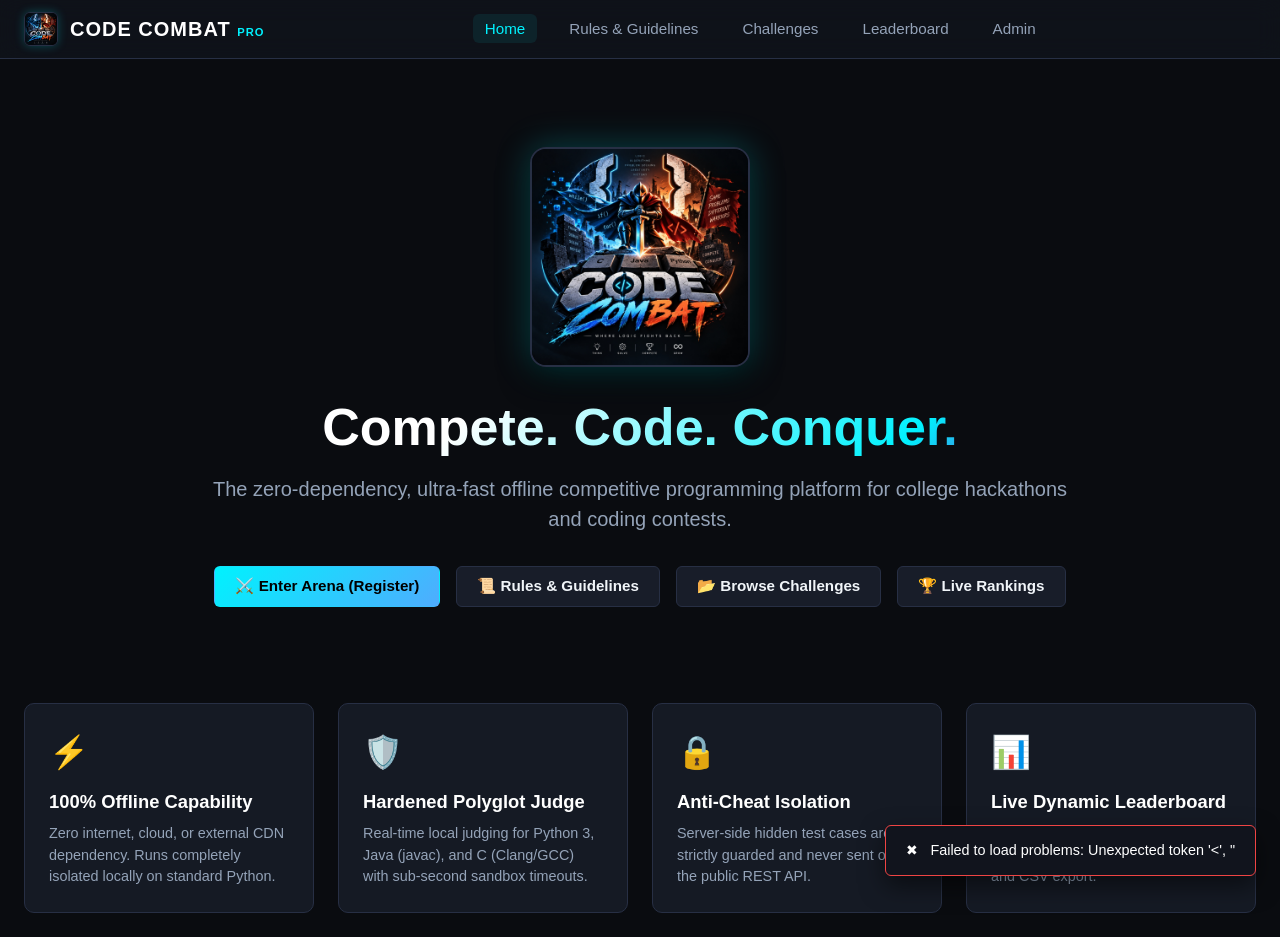
==== frontend/index.html @ 82c4fcfc "feat: complete round-wise category folder locks with persistent admin unlock and 100% test coverage" ====
<!DOCTYPE html>
<html lang="en">
<head>
  <meta charset="UTF-8">
  <meta name="viewport" content="width=device-width, initial-scale=1.0">
  <title>CODE COMBAT Pro - Offline Competitive Programming Platform</title>
  <link rel="icon" type="image/jpeg" href="assets/logo.jpg">
  <link rel="stylesheet" href="css/style.css">
</head>
<body>

  <!-- Navigation Bar -->
  <header class="navbar">
    <div class="nav-brand" onclick="App.navigate('home')">
      <img src="assets/logo.jpg" alt="CODE COMBAT" style="height:34px; width:34px; border-radius:6px; object-fit:cover; border:1px solid var(--border-color); box-shadow:0 0 10px rgba(0,242,254,0.25);">
      <span>CODE COMBAT <small style="color:var(--accent-cyan);font-size:0.7rem;font-weight:700;">PRO</small></span>
    </div>

    <ul class="nav-links">
      <li><a class="nav-item active" onclick="App.navigate('home')" id="nav-home">Home</a></li>
      <li><a class="nav-item" onclick="App.navigate('intro')" id="nav-intro">Rules & Guidelines</a></li>
      <li><a class="nav-item" onclick="App.navigate('problems')" id="nav-problems">Challenges</a></li>
      <li><a class="nav-item" onclick="App.navigate('leaderboard')" id="nav-leaderboard">Leaderboard</a></li>
      <li><a class="nav-item" onclick="App.navigate('admin')" id="nav-admin">Admin</a></li>
    </ul>

    <div style="display:flex; align-items:center; gap:1rem;">
      <div class="user-badge" id="user-badge" style="display:none; align-items:center;">
        <span id="user-name-display">Participant</span>
        <span class="user-score" id="user-score-display">0 pts</span>
        <span onclick="App.logout()" style="cursor:pointer; font-size:0.9rem; margin-left:0.5rem; opacity:0.75;" title="Sign out / Switch participant">🚪</span>
      </div>
    </div>
  </header>

  <!-- Main Container -->
  <main class="main-container">

    <!-- VIEW 1: HOME -->
    <section id="view-home" class="view-section active">
      <div class="hero-section">
        <div style="margin-bottom: 1.5rem;">
          <img src="assets/logo.jpg" alt="CODE COMBAT" style="max-width: 220px; width: 100%; border-radius: 16px; border: 2px solid var(--border-color); box-shadow: 0 0 35px rgba(0,242,254,0.25), 0 12px 30px rgba(0,0,0,0.8); transition: transform 0.3s ease;">
        </div>
        <h1 class="hero-title">Compete. Code. Conquer.</h1>
        <p class="hero-subtitle">The zero-dependency, ultra-fast offline competitive programming platform for college hackathons and coding contests.</p>
        <div class="hero-actions">
          <button class="btn btn-primary" onclick="App.navigate('register')">⚔️ Enter Arena (Register)</button>
          <button class="btn btn-secondary" onclick="App.navigate('intro')">📜 Rules & Guidelines</button>
          <button class="btn btn-secondary" onclick="App.navigate('problems')">📂 Browse Challenges</button>
          <button class="btn btn-secondary" onclick="App.navigate('leaderboard')">🏆 Live Rankings</button>
        </div>
      </div>

      <div class="features-grid">
        <div class="feature-card">
          <div class="feature-icon">⚡</div>
          <h3 class="feature-title">100% Offline Capability</h3>
          <p class="feature-desc">Zero internet, cloud, or external CDN dependency. Runs completely isolated locally on standard Python.</p>
        </div>
        <div class="feature-card">
          <div class="feature-icon">🛡️</div>
          <h3 class="feature-title">Hardened Polyglot Judge</h3>
          <p class="feature-desc">Real-time local judging for Python 3, Java (javac), and C (Clang/GCC) with sub-second sandbox timeouts.</p>
        </div>
        <div class="feature-card">
          <div class="feature-icon">🔒</div>
          <h3 class="feature-title">Anti-Cheat Isolation</h3>
          <p class="feature-desc">Server-side hidden test cases are strictly guarded and never sent over the public REST API.</p>
        </div>
        <div class="feature-card">
          <div class="feature-icon">📊</div>
          <h3 class="feature-title">Live Dynamic Leaderboard</h3>
          <p class="feature-desc">ACID SQLite WAL ranking engine with automatic runtime tie-breaking and CSV export.</p>
        </div>
      </div>
    </section>

    <!-- VIEW: INTRODUCTION & RULES -->
    <section id="view-intro" class="view-section">
      <div style="max-width: 1000px; margin: 1rem auto; display: flex; flex-direction: column; gap: 1.5rem;">
        
        <!-- Header Banner -->
        <div class="panel" style="padding: 2rem; background: linear-gradient(135deg, rgba(0,242,254,0.1), rgba(121,40,202,0.15)); border: 1px solid var(--border-color); border-radius: var(--radius-md);">
          <div style="display: flex; justify-content: space-between; align-items: center; flex-wrap: wrap; gap: 1.5rem;">
            <div style="display: flex; gap: 1.25rem; align-items: center;">
              <img src="assets/logo.jpg" alt="CODE COMBAT" style="width: 75px; height: 75px; border-radius: 12px; object-fit: cover; border: 2px solid var(--border-color); box-shadow: 0 0 20px rgba(0,242,254,0.3);">
              <div>
                <span class="badge badge-easy" style="margin-bottom: 0.5rem; display: inline-block;">Official Guidelines</span>
                <h1 style="color: #fff; font-size: 1.8rem; margin-bottom: 0.25rem;">Code Combat — Event Introduction & Rules</h1>
                <p style="color: var(--text-secondary); font-size: 0.95rem;">Comprehensive guide for participants: structure, format, criteria, and anti-cheating regulations.</p>
              </div>
            </div>
          </div>
        </div>

        <!-- 1. Introduction -->
        <div class="panel" style="padding: 1.5rem;">
          <h2 style="color: var(--accent-cyan); font-size: 1.2rem; margin-bottom: 0.75rem; display: flex; align-items: center; gap: 0.5rem;">
            <span>📖</span> 1. Introduction
          </h2>
          <p style="color: var(--text-primary); line-height: 1.7; font-size: 0.95rem;">
            <strong>Code Combat</strong> is an individual offline coding challenge inspired by platforms such as <strong>LeetCode</strong> and <strong>HackerRank</strong>. Participants will be given programming problems that require them to understand the problem, develop a logical solution, write code, test it, and submit it within the given time.
          </p>
          <p style="color: var(--text-secondary); line-height: 1.7; font-size: 0.95rem; margin-top: 0.75rem;">
            Each problem will include a problem statement, input format, output format, constraints, sample input, and expected output. Submitted programs will be evaluated using multiple test cases, including hidden test cases, to check the correctness and efficiency of the solutions.
          </p>
          <p style="color: var(--text-secondary); line-height: 1.7; font-size: 0.95rem; margin-top: 0.75rem;">
            The event will be conducted in the college computer laboratory without Internet access. The competition is designed to test participants' coding skills, logical thinking, problem-solving ability, algorithmic knowledge, and efficiency.
          </p>
        </div>

        <!-- 2. Event Structure -->
        <div class="panel" style="padding: 1.5rem;">
          <h2 style="color: var(--accent-cyan); font-size: 1.2rem; margin-bottom: 0.75rem; display: flex; align-items: center; gap: 0.5rem;">
            <span>⏱️</span> 2. Event Structure — 1 Hour, Single Session
          </h2>
          <div style="display: grid; grid-template-columns: repeat(auto-fit, minmax(280px, 1fr)); gap: 1rem; margin-bottom: 1rem;">
            <div style="background: var(--bg-primary); padding: 1rem; border-radius: var(--radius-sm); border: 1px solid var(--border-color);">
              <div style="font-weight: 700; color: #fff; margin-bottom: 0.3rem;">⏳ Duration</div>
              <div style="color: var(--accent-cyan); font-size: 1.1rem; font-weight: 700;">60 Minutes</div>
              <div style="font-size: 0.85rem; color: var(--text-muted); margin-top: 0.2rem;">Single continuous session (no separate rounds)</div>
            </div>
            <div style="background: var(--bg-primary); padding: 1rem; border-radius: var(--radius-sm); border: 1px solid var(--border-color);">
              <div style="font-weight: 700; color: #fff; margin-bottom: 0.3rem;">🎯 Question Flow</div>
              <div style="color: var(--accent-green); font-size: 1.1rem; font-weight: 700;">Any Order / Open Access</div>
              <div style="font-size: 0.85rem; color: var(--text-muted); margin-top: 0.2rem;">Mix of Easy, Medium, and Hard challenges</div>
            </div>
          </div>

          <h3 style="font-size: 1rem; color: #fff; margin: 1rem 0 0.5rem 0;">Problem Topics by Difficulty:</h3>
          <div style="display: flex; flex-direction: column; gap: 0.5rem;">
            <div style="background: var(--bg-primary); padding: 0.75rem 1rem; border-radius: var(--radius-sm); border-left: 4px solid var(--accent-green);">
              <span class="badge badge-easy" style="margin-right: 0.5rem;">Easy</span>
              <span style="color: var(--text-primary); font-size: 0.9rem;">Variables, Operators, Conditional statements, Loops, Basic mathematics, Simple logical problems</span>
            </div>
            <div style="background: var(--bg-primary); padding: 0.75rem 1rem; border-radius: var(--radius-sm); border-left: 4px solid var(--accent-amber);">
              <span class="badge badge-medium" style="margin-right: 0.5rem;">Medium</span>
              <span style="color: var(--text-primary); font-size: 0.9rem;">Arrays, Strings, Functions, Searching, Logical problem-solving</span>
            </div>
            <div style="background: var(--bg-primary); padding: 0.75rem 1rem; border-radius: var(--radius-sm); border-left: 4px solid var(--accent-red);">
              <span class="badge badge-hard" style="margin-right: 0.5rem;">Hard</span>
              <span style="color: var(--text-primary); font-size: 0.9rem;">Sorting, Recursion, Data Structures, Algorithms, Optimization</span>
            </div>
          </div>
          <p style="color: var(--text-secondary); font-size: 0.9rem; line-height: 1.6; margin-top: 1rem;">
            Participants must write and submit solutions for as many problems as they can within the 60-minute window. There is no elimination between difficulty levels — all problems are open to all participants for the full duration. Solutions will be evaluated using multiple test cases, including hidden test cases. Time and space complexity may also be considered, particularly for Hard problems.
          </p>
        </div>

        <!-- 3. Programming Languages -->
        <div class="panel" style="padding: 1.5rem;">
          <h2 style="color: var(--accent-cyan); font-size: 1.2rem; margin-bottom: 0.75rem; display: flex; align-items: center; gap: 0.5rem;">
            <span>💻</span> 3. Programming Languages
          </h2>
          <p style="color: var(--text-primary); font-size: 0.95rem; margin-bottom: 1rem;">
            Participants can solve the problems using any one of the following programming languages. Participants may choose the language they are most comfortable with:
          </p>
          <div style="display: grid; grid-template-columns: repeat(auto-fit, minmax(180px, 1fr)); gap: 1rem;">
            <div style="background: var(--bg-primary); padding: 1rem; border-radius: var(--radius-sm); text-align: center; border: 1px solid var(--border-color);">
              <div style="font-size: 1.5rem; margin-bottom: 0.3rem;">⚡</div>
              <div style="font-weight: 700; color: #fff; font-size: 1.1rem;">C</div>
              <div style="font-size: 0.8rem; color: var(--text-muted); font-family: var(--font-mono);">LLVM Clang / GCC</div>
            </div>
            <div style="background: var(--bg-primary); padding: 1rem; border-radius: var(--radius-sm); text-align: center; border: 1px solid var(--border-color);">
              <div style="font-size: 1.5rem; margin-bottom: 0.3rem;">☕</div>
              <div style="font-weight: 700; color: #fff; font-size: 1.1rem;">Java</div>
              <div style="font-size: 0.8rem; color: var(--text-muted); font-family: var(--font-mono);">OpenJDK / javac</div>
            </div>
            <div style="background: var(--bg-primary); padding: 1rem; border-radius: var(--radius-sm); text-align: center; border: 1px solid var(--accent-green);">
              <div style="font-size: 1.5rem; margin-bottom: 0.3rem;">🐍</div>
              <div style="font-weight: 700; color: var(--accent-green); font-size: 1.05rem;">Python 3 (Normal)</div>
              <div style="font-size: 0.8rem; color: var(--text-muted); font-family: var(--font-mono);">Standard input() / print()</div>
            </div>
            <div style="background: var(--bg-primary); padding: 1rem; border-radius: var(--radius-sm); text-align: center; border: 1px solid var(--accent-cyan);">
              <div style="font-size: 1.5rem; margin-bottom: 0.3rem;">🧩</div>
              <div style="font-weight: 700; color: var(--accent-cyan); font-size: 1.05rem;">Python 3 (Class)</div>
              <div style="font-size: 0.8rem; color: var(--text-muted); font-family: var(--font-mono);">LeetCode class Solution</div>
            </div>
          </div>
        </div>

        <!-- 4. Problem Format -->
        <div class="panel" style="padding: 1.5rem;">
          <h2 style="color: var(--accent-cyan); font-size: 1.2rem; margin-bottom: 0.75rem; display: flex; align-items: center; gap: 0.5rem;">
            <span>📋</span> 4. Problem Format
          </h2>
          <p style="color: var(--text-secondary); font-size: 0.95rem; margin-bottom: 1rem;">
            Each coding problem will be presented in a format similar to <strong>LeetCode</strong> and <strong>HackerRank</strong>, containing:
          </p>
          <ul style="list-style: none; display: flex; flex-direction: column; gap: 0.6rem;">
            <li style="background: var(--bg-primary); padding: 0.6rem 0.9rem; border-radius: var(--radius-sm); font-size: 0.9rem;">
              <strong style="color: var(--accent-cyan);">Problem Statement</strong> – Clear description of the problem to be solved.
            </li>
            <li style="background: var(--bg-primary); padding: 0.6rem 0.9rem; border-radius: var(--radius-sm); font-size: 0.9rem;">
              <strong style="color: var(--accent-cyan);">Input Format</strong> – Details of the input provided to the program.
            </li>
            <li style="background: var(--bg-primary); padding: 0.6rem 0.9rem; border-radius: var(--radius-sm); font-size: 0.9rem;">
              <strong style="color: var(--accent-cyan);">Output Format</strong> – The expected output from the program.
            </li>
            <li style="background: var(--bg-primary); padding: 0.6rem 0.9rem; border-radius: var(--radius-sm); font-size: 0.9rem;">
              <strong style="color: var(--accent-cyan);">Constraints</strong> – Conditions and limits that must be considered while solving the problem.
            </li>
            <li style="background: var(--bg-primary); padding: 0.6rem 0.9rem; border-radius: var(--radius-sm); font-size: 0.9rem;">
              <strong style="color: var(--accent-cyan);">Sample Input</strong> – Example input provided for understanding the problem.
            </li>
            <li style="background: var(--bg-primary); padding: 0.6rem 0.9rem; border-radius: var(--radius-sm); font-size: 0.9rem;">
              <strong style="color: var(--accent-cyan);">Expected Output</strong> – The correct output corresponding to the sample input.
            </li>
            <li style="background: var(--bg-primary); padding: 0.6rem 0.9rem; border-radius: var(--radius-sm); font-size: 0.9rem;">
              <strong style="color: var(--accent-cyan);">Hidden Test Cases</strong> – Additional test cases used to verify the correctness of submitted solutions.
            </li>
          </ul>
          <p style="color: var(--text-primary); font-size: 0.9rem; margin-top: 1rem;">
            Participants must write their own program according to the given requirements and ensure that it produces the correct output for all applicable test cases.
          </p>
        </div>

        <!-- 5. Evaluation Criteria -->
        <div class="panel" style="padding: 1.5rem;">
          <h2 style="color: var(--accent-cyan); font-size: 1.2rem; margin-bottom: 0.75rem; display: flex; align-items: center; gap: 0.5rem;">
            <span>⚖️</span> 5. Evaluation Criteria
          </h2>
          <div style="display: grid; grid-template-columns: repeat(auto-fit, minmax(260px, 1fr)); gap: 0.75rem;">
            <div style="background: var(--bg-primary); padding: 0.85rem; border-radius: var(--radius-sm); border: 1px solid var(--border-color);">
              <div style="color: var(--accent-green); font-weight: 700; font-size: 0.95rem; margin-bottom: 0.25rem;">✓ Correctness of Code</div>
              <div style="color: var(--text-secondary); font-size: 0.85rem;">The program must compile and execute successfully.</div>
            </div>
            <div style="background: var(--bg-primary); padding: 0.85rem; border-radius: var(--radius-sm); border: 1px solid var(--border-color);">
              <div style="color: var(--accent-green); font-weight: 700; font-size: 0.95rem; margin-bottom: 0.25rem;">🎯 Accuracy of Output</div>
              <div style="color: var(--text-secondary); font-size: 0.85rem;">The program must produce the exact required output.</div>
            </div>
            <div style="background: var(--bg-primary); padding: 0.85rem; border-radius: var(--radius-sm); border: 1px solid var(--border-color);">
              <div style="color: var(--accent-green); font-weight: 700; font-size: 0.95rem; margin-bottom: 0.25rem;">🧪 Test Cases Passed</div>
              <div style="color: var(--text-secondary); font-size: 0.85rem;">Solutions are evaluated against multiple test cases, including hidden cases.</div>
            </div>
            <div style="background: var(--bg-primary); padding: 0.85rem; border-radius: var(--radius-sm); border: 1px solid var(--border-color);">
              <div style="color: var(--accent-green); font-weight: 700; font-size: 0.95rem; margin-bottom: 0.25rem;">⭐ Number & Difficulty Solved</div>
              <div style="color: var(--text-secondary); font-size: 0.85rem;">Higher-difficulty problems carry more weight in final scoring.</div>
            </div>
            <div style="background: var(--bg-primary); padding: 0.85rem; border-radius: var(--radius-sm); border: 1px solid var(--border-color);">
              <div style="color: var(--accent-green); font-weight: 700; font-size: 0.95rem; margin-bottom: 0.25rem;">⏱️ Submission Time</div>
              <div style="color: var(--text-secondary); font-size: 0.85rem;">In case of a tie, earlier correct submission receives priority.</div>
            </div>
            <div style="background: var(--bg-primary); padding: 0.85rem; border-radius: var(--radius-sm); border: 1px solid var(--border-color);">
              <div style="color: var(--accent-green); font-weight: 700; font-size: 0.95rem; margin-bottom: 0.25rem;">⚡ Efficiency</div>
              <div style="color: var(--text-secondary); font-size: 0.85rem;">Time and space complexity may be considered, particularly for Hard problems.</div>
            </div>
          </div>
        </div>

        <!-- 5.1 Progressive Hints & Penalties -->
        <div class="panel" style="padding: 1.5rem;">
          <h2 style="color: var(--accent-amber); font-size: 1.2rem; margin-bottom: 0.75rem; display: flex; align-items: center; gap: 0.5rem;">
            <span>💡</span> 3-Tier Progressive Hints & Point Deductions
          </h2>
          <p style="color: var(--text-primary); line-height: 1.6; font-size: 0.95rem;">
            Every challenge includes <strong>3 optional progressive hints</strong> to guide you if you get stuck. Unlocking hints is voluntary and incurs a point penalty deducted from the problem's maximum score:
          </p>
          <div style="display: grid; grid-template-columns: repeat(auto-fit, minmax(260px, 1fr)); gap: 0.75rem; margin-top: 1rem;">
            <div style="background: var(--bg-primary); padding: 0.85rem; border-radius: var(--radius-sm); border-left: 4px solid var(--accent-green);">
              <div style="color: var(--accent-green); font-weight: 700; font-size: 0.95rem; margin-bottom: 0.25rem;">Easy (100 pts)</div>
              <div style="color: var(--text-secondary); font-size: 0.85rem;">Hint 1: -10 pts | Hint 2: -15 pts | Hint 3: -25 pts (Max: 50 pts)</div>
            </div>
            <div style="background: var(--bg-primary); padding: 0.85rem; border-radius: var(--radius-sm); border-left: 4px solid var(--accent-amber);">
              <div style="color: var(--accent-amber); font-weight: 700; font-size: 0.95rem; margin-bottom: 0.25rem;">Medium (200 pts)</div>
              <div style="color: var(--text-secondary); font-size: 0.85rem;">Hint 1: -20 pts | Hint 2: -30 pts | Hint 3: -50 pts (Max: 100 pts)</div>
            </div>
            <div style="background: var(--bg-primary); padding: 0.85rem; border-radius: var(--radius-sm); border-left: 4px solid var(--accent-red);">
              <div style="color: var(--accent-red); font-weight: 700; font-size: 0.95rem; margin-bottom: 0.25rem;">Hard (300 pts)</div>
              <div style="color: var(--text-secondary); font-size: 0.85rem;">Hint 1: -30 pts | Hint 2: -45 pts | Hint 3: -75 pts (Max: 150 pts)</div>
            </div>
          </div>
        </div>

        <!-- 6. Rules & Regulations -->
        <div class="panel" style="padding: 1.5rem;">
          <h2 style="color: var(--accent-cyan); font-size: 1.2rem; margin-bottom: 0.75rem; display: flex; align-items: center; gap: 0.5rem;">
            <span>📜</span> 6. Rules & Regulations
          </h2>
          <ul style="list-style: none; display: flex; flex-direction: column; gap: 0.5rem; color: var(--text-primary); font-size: 0.9rem;">
            <li style="padding: 0.4rem 0.6rem; background: var(--bg-primary); border-radius: var(--radius-sm); display: flex; gap: 0.5rem;">
              <span style="color: var(--accent-cyan);">•</span> Participation is strictly individual.
            </li>
            <li style="padding: 0.4rem 0.6rem; background: var(--bg-primary); border-radius: var(--radius-sm); display: flex; gap: 0.5rem;">
              <span style="color: var(--accent-cyan);">•</span> Participants must use the computers provided in the college computer laboratory.
            </li>
            <li style="padding: 0.4rem 0.6rem; background: var(--bg-primary); border-radius: var(--radius-sm); display: flex; gap: 0.5rem;">
              <span style="color: var(--accent-cyan);">•</span> Internet access is strictly prohibited throughout the event.
            </li>
            <li style="padding: 0.4rem 0.6rem; background: var(--bg-primary); border-radius: var(--radius-sm); display: flex; gap: 0.5rem;">
              <span style="color: var(--accent-cyan);">•</span> Mobile phones, smart devices, and other external electronic devices are not permitted during the competition.
            </li>
            <li style="padding: 0.4rem 0.6rem; background: var(--bg-primary); border-radius: var(--radius-sm); display: flex; gap: 0.5rem;">
              <span style="color: var(--accent-cyan);">•</span> Participants must solve all problems using their own coding and problem-solving skills.
            </li>
            <li style="padding: 0.4rem 0.6rem; background: var(--bg-primary); border-radius: var(--radius-sm); display: flex; gap: 0.5rem;">
              <span style="color: var(--accent-cyan);">•</span> Copying code or solutions from another participant is strictly prohibited.
            </li>
            <li style="padding: 0.4rem 0.6rem; background: var(--bg-primary); border-radius: var(--radius-sm); display: flex; gap: 0.5rem;">
              <span style="color: var(--accent-cyan);">•</span> Sharing code, solutions, answers, or approaches with other participants is prohibited.
            </li>
            <li style="padding: 0.4rem 0.6rem; background: var(--bg-primary); border-radius: var(--radius-sm); display: flex; gap: 0.5rem;">
              <span style="color: var(--accent-cyan);">•</span> Pre-written programs or solutions prepared before the event cannot be submitted.
            </li>
            <li style="padding: 0.4rem 0.6rem; background: var(--bg-primary); border-radius: var(--radius-sm); display: flex; gap: 0.5rem;">
              <span style="color: var(--accent-cyan);">•</span> Participants cannot access online coding platforms, search engines, websites, or online references during the event.
            </li>
            <li style="padding: 0.4rem 0.6rem; background: var(--bg-primary); border-radius: var(--radius-sm); display: flex; gap: 0.5rem;">
              <span style="color: var(--accent-cyan);">•</span> Any attempt to bypass the no-internet restriction will result in immediate disqualification.
            </li>
          </ul>
        </div>

        <!-- 7. STRICT ANTI-CHEATING RULE -->
        <div style="background: rgba(239, 68, 68, 0.12); border: 2px solid var(--accent-red); padding: 1.5rem; border-radius: var(--radius-md); box-shadow: 0 0 25px rgba(239, 68, 68, 0.15);">
          <div style="display: flex; align-items: center; gap: 0.75rem; margin-bottom: 0.75rem;">
            <span style="font-size: 1.5rem;">🚨</span>
            <h3 style="color: var(--accent-red); font-size: 1.2rem; font-weight: 800; letter-spacing: 0.05em; text-transform: uppercase;">
              Strict Anti-Cheating Rule
            </h3>
          </div>
          <p style="color: #fff; font-weight: 600; line-height: 1.7; font-size: 0.95rem;">
            Any participant found copying, reproducing, sharing, or using another participant's code or solution in any form will be <span style="color: var(--accent-red); text-decoration: underline; font-weight: 800;">IMMEDIATELY DISQUALIFIED WITHOUT WARNING</span>.
          </p>
          <p style="color: var(--text-secondary); margin-top: 0.5rem; font-size: 0.9rem; line-height: 1.6;">
            The participant will be removed from the competition, and <strong>NO APPEAL OR RECONSIDERATION</strong> will be permitted. The decision of the judges and organizing committee will be final and binding.
          </p>
        </div>

        <div style="text-align: center; margin: 1.5rem 0;">
          <button class="btn btn-primary" onclick="App.navigate('problems')" style="padding: 0.85rem 2.5rem; font-size: 1.05rem; font-weight:700; box-shadow:0 0 25px rgba(0,242,254,0.35);">
            ⚔️ I Agree &amp; Proceed to Challenges ➔
          </button>
        </div>

      </div>
    </section>

    <!-- VIEW 2: REGISTRATION -->
    <section id="view-register" class="view-section">
      <div style="max-width: 480px; margin: 3rem auto; background:var(--bg-card); border:1px solid var(--border-color); padding:2rem; border-radius:var(--radius-md);">
        <h2 style="margin-bottom:0.5rem; color:#fff;">Participant Registration</h2>
        <p style="color:var(--text-secondary); font-size:0.9rem; margin-bottom:1.5rem;">Enter your details to begin the offline coding competition.</p>
        
        <form id="form-register" onsubmit="App.handleRegister(event)">
          <div class="form-group">
            <label class="form-label">Full Name</label>
            <input type="text" id="reg-name" class="form-control" placeholder="e.g. John Doe" required>
          </div>
          <div class="form-group">
            <label class="form-label">College / Department</label>
            <input type="text" id="reg-college" class="form-control" placeholder="e.g. MIT - Computer Science" required>
          </div>
          <div class="form-group">
            <label class="form-label">Registration / Roll Number</label>
            <input type="text" id="reg-no" class="form-control" placeholder="e.g. 21CS101" required>
          </div>
          <button type="submit" class="btn btn-primary" style="width:100%; margin-top:1rem;">Enter Arena ⚔️</button>
        </form>
      </div>
    </section>

    <!-- VIEW 3: PROBLEMS & CATEGORY FOLDERS LIST -->
    <section id="view-problems" class="view-section">
      <div class="filter-bar">
        <div>
          <h2 style="margin:0 0 0.25rem 0;">📁 Category Challenge Folders (15)</h2>
          <span style="font-size:0.82rem; color:var(--text-secondary);">3 Sequential Round Folders &bull; Admin Password Protection</span>
        </div>
        <div class="filter-chips">
          <button class="chip active" id="chip-filter-all" onclick="App.filterProblems('all', this)">All Categories (15)</button>
          <button class="chip" id="chip-filter-easy" onclick="App.filterProblems('Easy', this)">📁 Category 1: Easy (100 pts) <span id="chip-lock-easy"></span></button>
          <button class="chip" id="chip-filter-medium" onclick="App.filterProblems('Medium', this)">📁 Category 2: Medium (200 pts) <span id="chip-lock-medium"></span></button>
          <button class="chip" id="chip-filter-hard" onclick="App.filterProblems('Hard', this)">📁 Category 3: Hard (300 pts) <span id="chip-lock-hard"></span></button>
        </div>
      </div>

      <!-- Dynamic Category Folders Container -->
      <div id="category-folders-container" class="category-folders-container">
        <!-- Loaded dynamically via App.renderProblemsFolders() -->
      </div>
    </section>

    <!-- VIEW 4: 3-PANEL CODING STUDIO -->
    <section id="view-ide" class="view-section">
      <div class="studio-container">
        
        <!-- Left Panel: Problem Statement -->
        <div class="panel">
          <div class="panel-header">
            <div class="panel-title" id="ide-prob-title">Problem Statement</div>
            <span id="ide-prob-badge" class="badge badge-easy">Easy</span>
          </div>
          <div class="panel-body" id="ide-prob-description">
            <!-- Dynamic Problem Description -->
          </div>
        </div>

        <!-- Right Panel: Code Studio & Execution Output -->
        <div style="display:flex; flex-direction:column; gap:1rem; height:100%;">
          
          <!-- Top: Code Editor -->
          <div class="panel" style="flex: 1.4;">
            <div class="panel-header">
              <div class="editor-controls">
                <select id="ide-lang-select" class="form-control" style="padding:0.3rem 0.6rem; width:auto; font-size:0.85rem;" onchange="App.handleLanguageChange()">
                  <option value="python">Python 3 (Normal / Script)</option>
                  <option value="python_class">Python 3 (Class / LeetCode)</option>
                  <option value="java">Java (Solution.java)</option>
                  <option value="c">C (solution.c)</option>
                </select>
                <button class="btn btn-secondary" style="padding:0.3rem 0.6rem; font-size:0.8rem;" onclick="App.resetCode()">Reset</button>
                <button class="btn btn-secondary" id="btn-insert-solution" style="padding:0.3rem 0.65rem; font-size:0.8rem; background:rgba(245,158,11,0.12); border:1px solid rgba(245,158,11,0.35); color:var(--accent-amber); font-weight:600;" onclick="App.openSolutionModal()" title="Insert working solution (Admin password required)">🔒 Insert Solution</button>
              </div>
              <div class="editor-controls">
                <button class="btn btn-secondary" style="padding:0.2rem 0.5rem; font-size:0.8rem;" onclick="App.editor.changeFontSize(-1)">A-</button>
                <button class="btn btn-secondary" style="padding:0.2rem 0.5rem; font-size:0.8rem;" onclick="App.editor.changeFontSize(1)">A+</button>
              </div>
            </div>

            <div class="editor-wrapper">
              <div class="line-numbers" id="editor-lines"></div>
              <textarea class="code-textarea" id="editor-code" spellcheck="false"></textarea>
            </div>

            <div style="padding:0.6rem 1rem; background:var(--bg-tertiary); border-top:1px solid var(--border-color); display:flex; justify-content:space-between; align-items:center;">
              <span style="font-size:0.8rem; color:var(--text-muted);">Ctrl+Enter to Run | Ctrl+Shift+Enter to Submit</span>
              <div style="display:flex; gap:0.5rem;">
                <button class="btn btn-secondary" id="btn-run" onclick="App.runCode()">▶ Run Tests</button>
                <button class="btn btn-primary" id="btn-submit" onclick="App.submitCode()">🚀 Submit</button>
              </div>
            </div>
          </div>

          <!-- Bottom: Test Studio & Output Diff -->
          <div class="panel" style="flex: 1;">
            <div class="tabs-header">
              <button class="tab-btn active" onclick="App.switchOutputTab('sample-tests', this)">Sample Tests</button>
              <button class="tab-btn" onclick="App.switchOutputTab('custom-input', this)">Custom Stdin</button>
              <button class="tab-btn" onclick="App.switchOutputTab('submission-res', this)">Submission Verdict</button>
            </div>

            <div class="panel-body" style="padding:0.75rem;">
              
              <!-- Tab 1: Sample Tests Output -->
              <div id="tab-sample-tests" class="tab-pane active">
                <div id="sample-tests-container" style="color:var(--text-secondary); font-size:0.9rem;">
                  Click "Run Tests" to test your code against sample cases.
                </div>
              </div>

              <!-- Tab 2: Custom Stdin -->
              <div id="tab-custom-input" class="tab-pane">
                <textarea id="custom-stdin" class="form-control" style="font-family:var(--font-mono); height:80px; margin-bottom:0.5rem;" placeholder="Enter custom input..."></textarea>
                <div id="custom-stdout" style="font-family:var(--font-mono); font-size:0.85rem; background:var(--bg-primary); padding:0.5rem; border-radius:4px; min-height:60px;"></div>
              </div>

              <!-- Tab 3: Submission Verdict -->
              <div id="tab-submission-res" class="tab-pane">
                <div id="submission-verdict-container" style="font-size:0.95rem; color:var(--text-secondary);">
                  Submit your solution to evaluate against all hidden test cases.
                </div>
              </div>

            </div>
          </div>

        </div>

      </div>
    </section>

    <!-- VIEW 5: LEADERBOARD -->
    <section id="view-leaderboard" class="view-section">
      <div class="filter-bar">
        <div>
          <h2>Live Competition Leaderboard</h2>
          <p style="color:var(--text-secondary); font-size:0.85rem;">Rankings sorted by Score (DESC), Solved (DESC), Runtime (ASC).</p>
        </div>
        <div style="display:flex; gap:0.75rem; align-items:center;">
          <input type="text" id="leaderboard-search" class="form-control" placeholder="Search participant or college..." style="width:260px;" oninput="App.filterLeaderboard()">
          <button class="btn btn-secondary" onclick="App.exportLeaderboardCSV()">📥 Export CSV</button>
        </div>
      </div>

      <table class="problems-table">
        <thead>
          <tr>
            <th>Rank</th>
            <th>Participant</th>
            <th>College</th>
            <th>Reg No</th>
            <th>Score</th>
            <th>Solved</th>
            <th>Easy/Med/Hard</th>
            <th>Runtime</th>
          </tr>
        </thead>
        <tbody id="leaderboard-table-body">
          <!-- Loaded dynamically -->
        </tbody>
      </table>
    </section>

    <!-- VIEW 6: ADMIN PANEL -->
    <section id="view-admin" class="view-section">
      
      <!-- 6A: ADMIN AUTHENTICATION GATE (Asks for Admin ID and Password) -->
      <div id="admin-auth-gate" style="max-width: 440px; margin: 3rem auto; padding: 2.25rem; background: var(--bg-card); border: 1px solid var(--border-color); border-radius: var(--radius-lg); box-shadow: var(--shadow-glow); text-align: center;">
        <div style="width: 60px; height: 60px; margin: 0 auto 1.25rem; background: rgba(0, 242, 254, 0.1); border: 1px solid var(--accent-cyan); border-radius: 50%; display: flex; align-items: center; justify-content: center; font-size: 1.8rem; box-shadow: 0 0 20px rgba(0, 242, 254, 0.2);">
          🔐
        </div>
        <h2 style="color: #fff; font-size: 1.4rem; margin-bottom: 0.35rem;">Admin Authentication</h2>
        <p style="color: var(--text-secondary); font-size: 0.85rem; margin-bottom: 1.75rem;">
          Enter Administrator ID and Password to access the Admin Control Portal.
        </p>

        <form onsubmit="Admin.handleLogin(event)" style="display: flex; flex-direction: column; gap: 1.15rem; text-align: left;">
          <div>
            <label for="admin-login-id" style="display:block; font-size:0.85rem; color:var(--text-secondary); margin-bottom:0.35rem; font-weight:600;">
              Administrator ID
            </label>
            <input type="text" id="admin-login-id" class="form-control" placeholder="Enter Admin ID" required autocomplete="username" style="width:100%;">
          </div>

          <div>
            <label for="admin-login-pass" style="display:block; font-size:0.85rem; color:var(--text-secondary); margin-bottom:0.35rem; font-weight:600;">
              Admin Password
            </label>
            <input type="password" id="admin-login-pass" class="form-control" placeholder="Enter Admin Password" required autocomplete="current-password" style="width:100%;">
          </div>

          <div id="admin-auth-error" style="display:none; padding: 0.65rem 0.85rem; border-radius: var(--radius-sm); background: rgba(239, 68, 68, 0.15); border: 1px solid var(--accent-red); color: var(--accent-red); font-size: 0.85rem; text-align: center;"></div>

          <button type="submit" class="btn btn-primary" style="width: 100%; padding: 0.75rem; font-size: 0.95rem; font-weight: 700; margin-top: 0.5rem; justify-content: center;">
            🔓 Unlock Admin Panel
          </button>
        </form>
      </div>

      <!-- 6B: UNLOCKED ADMIN PORTAL (Displayed upon successful authentication) -->
      <div id="admin-portal-content" style="display: none; max-width: 900px; margin: 1.5rem auto; flex-direction: column; gap: 1.5rem;">
        
        <!-- Header & Quick Actions -->
        <div class="panel" style="padding:1.5rem;">
          <div style="display:flex; justify-content:space-between; align-items:center; flex-wrap:wrap; gap:1rem;">
            <div>
              <div style="display:flex; align-items:center; gap:0.5rem; margin-bottom:0.25rem;">
                <h2 style="color:#fff; margin:0;">Admin Control Portal</h2>
                <span class="badge badge-easy" style="background:rgba(16,185,129,0.15); color:var(--accent-green); border:1px solid var(--accent-green); font-size:0.75rem;">Authenticated</span>
              </div>
              <p style="color:var(--text-secondary); font-size:0.85rem; margin:0;">
                Logged in as Administrator (<span id="admin-display-id" style="color:var(--accent-cyan); font-family:var(--font-mono);">admin</span>)
              </p>
            </div>
            <div style="display:flex; gap:0.75rem; flex-wrap:wrap; align-items:center;">
              <button class="btn btn-secondary" onclick="Admin.exportAllJSON()">📦 Full JSON Backup</button>
              <button class="btn btn-secondary" onclick="App.exportLeaderboardCSV()">📊 Export CSV</button>
              <button class="btn btn-danger" onclick="Admin.logout()" style="border-color:var(--accent-red); color:var(--accent-red); background:transparent;">🔒 Lock / Logout</button>
            </div>
          </div>
        </div>

        <!-- 1. Problem Set Switcher -->
        <div class="panel" style="padding:1.5rem; border-left:4px solid var(--accent-cyan);">
          <h3 style="color:var(--accent-cyan); font-size:1.1rem; margin-bottom:0.5rem; display:flex; align-items:center; gap:0.5rem;">
            <span>🔄</span> Problem Set Switcher
          </h3>
          <p style="color:var(--text-secondary); font-size:0.85rem; margin-bottom:1rem;">
            Switch between Problem Set 1 (Classic Challenges) and Problem Set 2 (Advanced Challenges). Each set contains 15 curated Easy, Medium, and Hard problems.
          </p>

          <div style="display:grid; grid-template-columns:repeat(auto-fit, minmax(280px, 1fr)); gap:1rem; align-items:end;">
            <div>
              <label style="display:block; font-size:0.85rem; color:var(--text-secondary); margin-bottom:0.35rem; font-weight:600;">Active Problem Set:</label>
              <select id="admin-set-select" class="form-control" style="background:var(--bg-primary); width:100%;">
                <option value="set1">Problem Set 1 (Classic Challenges - 15 Problems)</option>
                <option value="set2">Problem Set 2 (Advanced Challenges - 15 Problems)</option>
              </select>
            </div>
            <div>
              <label style="display:flex; align-items:center; gap:0.5rem; color:var(--text-primary); font-size:0.85rem; cursor:pointer; height:42px;">
                <input type="checkbox" id="admin-set-reset-check" checked style="accent-color:var(--accent-cyan);">
                <span>Reset participant scores and submissions on switch</span>
              </label>
            </div>
          </div>

          <div style="margin-top:1rem; display:flex; justify-content:flex-end;">
            <button class="btn btn-primary" onclick="Admin.switchProblemSet()">⚡ Switch Problem Set</button>
          </div>
        </div>

        <!-- 2. Round-Wise Competition Control (Category & Difficulty Locks) -->
        <div class="panel" style="padding:1.5rem; border-left:4px solid var(--accent-amber);">
          <div style="display:flex; justify-content:space-between; align-items:center; flex-wrap:wrap; gap:0.5rem; margin-bottom:0.5rem;">
            <h3 style="color:var(--accent-amber); font-size:1.1rem; margin:0; display:flex; align-items:center; gap:0.5rem;">
              <span>⚔️</span> Round-Wise Category Locks (Easy / Medium / Hard)
            </h3>
            <span style="font-size:0.75rem; color:var(--text-muted);">Admin Password Protected</span>
          </div>
          <p style="color:var(--text-secondary); font-size:0.85rem; margin-bottom:1.25rem;">
            Control live access for sequential rounds. Locking a difficulty category prevents participants from accessing, coding, or submitting those problems until unlocked.
          </p>

          <!-- 3 Round Tier Status Cards -->
          <div style="display:grid; grid-template-columns:repeat(auto-fit, minmax(240px, 1fr)); gap:1rem; margin-bottom:1.25rem;">
            
            <!-- Round 1: Easy -->
            <div id="admin-tier-card-easy" style="background:var(--bg-primary); border:1px solid rgba(16,185,129,0.3); border-radius:var(--radius-md); padding:1rem; display:flex; flex-direction:column; justify-content:space-between; gap:0.75rem;">
              <div>
                <div style="display:flex; justify-content:space-between; align-items:center; margin-bottom:0.4rem;">
                  <span style="font-weight:700; color:var(--accent-green); font-size:0.95rem;">🟢 Category 1: Easy</span>
                  <span id="badge-lock-easy" class="badge" style="background:rgba(16,185,129,0.15); color:var(--accent-green); border:1px solid var(--accent-green); font-size:0.75rem;">🔓 ACTIVE</span>
                </div>
                <div style="font-size:0.8rem; color:var(--text-secondary);">5 Problems &bull; 100 Points Each</div>
              </div>
              <div style="display:flex; gap:0.5rem;">
                <button id="btn-toggle-easy" class="btn btn-secondary" style="width:100%; font-size:0.82rem; padding:0.4rem 0.6rem;" onclick="Admin.toggleTierLock('easy')">
                  🔒 Lock Round 1
                </button>
              </div>
            </div>

            <!-- Round 2: Medium -->
            <div id="admin-tier-card-medium" style="background:var(--bg-primary); border:1px solid rgba(245,158,11,0.3); border-radius:var(--radius-md); padding:1rem; display:flex; flex-direction:column; justify-content:space-between; gap:0.75rem;">
              <div>
                <div style="display:flex; justify-content:space-between; align-items:center; margin-bottom:0.4rem;">
                  <span style="font-weight:700; color:var(--accent-amber); font-size:0.95rem;">🟡 Category 2: Medium</span>
                  <span id="badge-lock-medium" class="badge" style="background:rgba(245,158,11,0.15); color:var(--accent-amber); border:1px solid var(--accent-amber); font-size:0.75rem;">🔓 ACTIVE</span>
                </div>
                <div style="font-size:0.8rem; color:var(--text-secondary);">5 Problems &bull; 200 Points Each</div>
              </div>
              <div style="display:flex; gap:0.5rem;">
                <button id="btn-toggle-medium" class="btn btn-secondary" style="width:100%; font-size:0.82rem; padding:0.4rem 0.6rem;" onclick="Admin.toggleTierLock('medium')">
                  🔒 Lock Round 2
                </button>
              </div>
            </div>

            <!-- Round 3: Hard -->
            <div id="admin-tier-card-hard" style="background:var(--bg-primary); border:1px solid rgba(239,68,68,0.3); border-radius:var(--radius-md); padding:1rem; display:flex; flex-direction:column; justify-content:space-between; gap:0.75rem;">
              <div>
                <div style="display:flex; justify-content:space-between; align-items:center; margin-bottom:0.4rem;">
                  <span style="font-weight:700; color:var(--accent-red); font-size:0.95rem;">🔴 Category 3: Hard</span>
                  <span id="badge-lock-hard" class="badge" style="background:rgba(239,68,68,0.15); color:var(--accent-red); border:1px solid var(--accent-red); font-size:0.75rem;">🔓 ACTIVE</span>
                </div>
                <div style="font-size:0.8rem; color:var(--text-secondary);">5 Problems &bull; 300 Points Each</div>
              </div>
              <div style="display:flex; gap:0.5rem;">
                <button id="btn-toggle-hard" class="btn btn-secondary" style="width:100%; font-size:0.82rem; padding:0.4rem 0.6rem;" onclick="Admin.toggleTierLock('hard')">
                  🔒 Lock Round 3
                </button>
              </div>
            </div>

          </div>

          <!-- Quick Presets -->
          <div style="border-top:1px solid var(--border-color); padding-top:1rem; display:flex; justify-content:space-between; align-items:center; flex-wrap:wrap; gap:0.75rem;">
            <span style="font-size:0.85rem; font-weight:600; color:var(--text-secondary);">Quick Event Presets:</span>
            <div style="display:flex; gap:0.5rem; flex-wrap:wrap;">
              <button class="btn btn-secondary" style="font-size:0.8rem; padding:0.35rem 0.75rem;" onclick="Admin.applyTierPreset('round1_only')">🟢 Round 1 Only (Easy)</button>
              <button class="btn btn-secondary" style="font-size:0.8rem; padding:0.35rem 0.75rem;" onclick="Admin.applyTierPreset('round1_2')">🟡 Round 1 & 2 (Easy + Medium)</button>
              <button class="btn btn-secondary" style="font-size:0.8rem; padding:0.35rem 0.75rem; border-color:var(--accent-cyan); color:var(--accent-cyan);" onclick="Admin.applyTierPreset('unlock_all')">🏆 Unlock All Rounds</button>
              <button class="btn btn-secondary" style="font-size:0.8rem; padding:0.35rem 0.75rem; border-color:var(--accent-red); color:var(--accent-red);" onclick="Admin.applyTierPreset('lock_all')">🔒 Lock All Rounds</button>
            </div>
          </div>
        </div>

        <!-- 3. Change Admin Credentials -->
        <div class="panel" style="padding:1.5rem; border-left:4px solid var(--accent-green);">
          <h3 style="color:var(--accent-green); font-size:1.1rem; margin-bottom:0.5rem; display:flex; align-items:center; gap:0.5rem;">
            <span>🔒</span> Change Admin Credentials (ID & Password)
          </h3>
          <p style="color:var(--text-secondary); font-size:0.85rem; margin-bottom:1rem;">
            Update administrator login ID and password used for portal access, resets, and set switching.
          </p>

          <form onsubmit="Admin.handleChangeCredentials(event)" style="display:grid; grid-template-columns:repeat(auto-fit, minmax(200px, 1fr)); gap:1rem; align-items:end;">
            <div>
              <label style="display:block; font-size:0.85rem; color:var(--text-secondary); margin-bottom:0.35rem; font-weight:600;">Current Password:</label>
              <input type="password" id="admin-curr-pass" class="form-control" placeholder="Current password" required style="width:100%;">
            </div>
            <div>
              <label style="display:block; font-size:0.85rem; color:var(--text-secondary); margin-bottom:0.35rem; font-weight:600;">New Admin ID (Optional):</label>
              <input type="text" id="admin-new-id" class="form-control" placeholder="New ID (leave blank to keep)" style="width:100%;">
            </div>
            <div>
              <label style="display:block; font-size:0.85rem; color:var(--text-secondary); margin-bottom:0.35rem; font-weight:600;">New Password:</label>
              <input type="password" id="admin-new-pass" class="form-control" placeholder="New password (min 4 chars)" style="width:100%;">
            </div>
            <div>
              <label style="display:block; font-size:0.85rem; color:var(--text-secondary); margin-bottom:0.35rem; font-weight:600;">Confirm New Password:</label>
              <input type="password" id="admin-confirm-pass" class="form-control" placeholder="Confirm new password" style="width:100%;">
            </div>
            <div style="grid-column: 1 / -1; display:flex; justify-content:flex-end;">
              <button type="submit" class="btn btn-secondary" style="font-weight:600; color:var(--accent-green); border-color:var(--accent-green); min-width:200px;">Save Updated Credentials</button>
            </div>
          </form>
        </div>

        <!-- 3. Full Competition Reset -->
        <div class="panel" style="padding:1.5rem; border-left:4px solid var(--accent-red); background:rgba(239,68,68,0.04);">
          <h3 style="color:var(--accent-red); font-size:1.1rem; margin-bottom:0.5rem; display:flex; align-items:center; gap:0.5rem;">
            <span>⚠️</span> Danger Zone: Wipe Competition Data
          </h3>
          <p style="color:var(--text-secondary); font-size:0.85rem; margin-bottom:1rem;">
            Permanently deletes all registered participants, solved problems, total points, submission histories, and leaderboard standings across both SQLite and JSON mirrors.
          </p>
          <button class="btn btn-danger" onclick="Admin.resetCompetition()">⚠️ Reset All Competition Data (Wipe Points & Submissions)</button>
        </div>

        <!-- 4. System Diagnostics -->
        <div class="panel" style="padding:1.5rem;">
          <h3 style="margin-bottom:0.75rem; font-size:1rem; color:#fff;">System Diagnostic Status</h3>
          <div id="admin-health-status" style="font-family:var(--font-mono); font-size:0.9rem; color:var(--accent-cyan);">
            Checking health...
          </div>
        </div>

      </div>
    </section>

  </main>

  <!-- Round / Category Lock Modal for Sequential Rounds -->
  <div id="modal-round-lock" style="display:none; position:fixed; inset:0; background:rgba(0,0,0,0.85); backdrop-filter:blur(8px); -webkit-backdrop-filter:blur(8px); z-index:2000; align-items:center; justify-content:center;">
    <div style="background:var(--bg-card); border:1px solid var(--accent-amber); box-shadow:0 0 40px rgba(245,158,11,0.25); border-radius:var(--radius-md); max-width:440px; width:92%; padding:1.75rem; animation:fadeIn 0.2s ease-out;">
      <div style="display:flex; align-items:center; gap:0.6rem; margin-bottom:0.6rem;">
        <span style="font-size:1.6rem;">🔒</span>
        <h3 id="round-lock-modal-title" style="color:#fff; font-size:1.2rem; font-weight:800; margin:0;">Category / Round Locked</h3>
      </div>
      <p id="round-lock-modal-desc" style="color:var(--text-secondary); font-size:0.88rem; line-height:1.5; margin-bottom:1.15rem;">
        This difficulty category is currently locked by the event administrator for sequential round competition.
      </p>

      <div style="background:rgba(245,158,11,0.08); border:1px solid rgba(245,158,11,0.25); border-radius:var(--radius-sm); padding:0.85rem; margin-bottom:1.15rem;">
        <div style="font-size:0.82rem; font-weight:700; color:var(--accent-amber); margin-bottom:0.25rem;">Administrator Unlock</div>
        <div style="font-size:0.8rem; color:var(--text-secondary);">Event coordinators and admins can enter credentials below to unlock this entire round for all participants:</div>
      </div>

      <form id="form-round-lock" onsubmit="App.submitRoundUnlock(event)">
        <input type="hidden" id="round-lock-tier" value="">
        <input type="hidden" id="round-lock-target-prob" value="">

        <div class="form-group" style="margin-bottom:0.9rem;">
          <label class="form-label" style="font-size:0.82rem; font-weight:600; color:var(--text-primary);">
            Administrator ID
          </label>
          <input type="text" id="round-lock-id" class="form-control" placeholder="Enter Admin ID (e.g. admincse)" required autocomplete="username" style="width:100%; background:var(--bg-primary); font-size:0.95rem;">
        </div>

        <div class="form-group" style="margin-bottom:1rem;">
          <label class="form-label" style="font-size:0.82rem; font-weight:600; color:var(--text-primary); display:flex; justify-content:space-between;">
            <span>Admin Password</span>
            <span onclick="App.toggleRoundPassVisibility()" style="cursor:pointer; color:var(--accent-cyan); font-size:0.78rem; font-weight:normal;">Show/Hide</span>
          </label>
          <input type="password" id="round-lock-pass" class="form-control" placeholder="Enter Admin Password" required autocomplete="current-password" style="width:100%; background:var(--bg-primary); font-size:0.95rem;">
        </div>

        <div id="round-lock-error" style="display:none; padding:0.6rem 0.8rem; border-radius:var(--radius-sm); background:rgba(239,68,68,0.15); border:1px solid var(--accent-red); color:var(--accent-red); font-size:0.82rem; margin-bottom:1rem; text-align:center;"></div>

        <div style="display:flex; justify-content:flex-end; gap:0.75rem; margin-top:1.25rem;">
          <button type="button" class="btn btn-secondary" onclick="App.closeRoundLockModal()" style="padding:0.45rem 1rem;">Cancel</button>
          <button type="submit" id="btn-round-lock-submit" class="btn btn-primary" style="padding:0.45rem 1.25rem; font-weight:700; background:linear-gradient(135deg, var(--accent-amber), #d97706); border-color:var(--accent-amber); color:#000;">
            🔓 Unlock Category / Round
          </button>
        </div>
      </form>
    </div>
  </div>

  <!-- Solution Admin ID & Password Lock Modal for Players -->
  <div id="modal-solution-lock" style="display:none; position:fixed; inset:0; background:rgba(0,0,0,0.85); backdrop-filter:blur(8px); -webkit-backdrop-filter:blur(8px); z-index:2000; align-items:center; justify-content:center;">
    <div style="background:var(--bg-card); border:1px solid var(--accent-amber); box-shadow:0 0 40px rgba(245,158,11,0.25); border-radius:var(--radius-md); max-width:440px; width:92%; padding:1.75rem; animation:fadeIn 0.2s ease-out;">
      <div style="display:flex; align-items:center; gap:0.6rem; margin-bottom:0.6rem;">
        <span style="font-size:1.6rem;">🔑</span>
        <h3 style="color:#fff; font-size:1.2rem; font-weight:800; margin:0;">Unlock Official Solution</h3>
      </div>
      <p style="color:var(--text-secondary); font-size:0.88rem; line-height:1.5; margin-bottom:1.25rem;">
        Inserting the official solution requires administrator credentials. Enter your <strong>Admin ID</strong> and <strong>Admin Password</strong> to unlock:
      </p>

      <form id="form-solution-lock" onsubmit="App.submitSolutionUnlock(event)">
        <div class="form-group" style="margin-bottom:0.9rem;">
          <label class="form-label" style="font-size:0.82rem; font-weight:600; color:var(--text-primary);">
            Admin ID
          </label>
          <input type="text" id="sol-lock-id" class="form-control" placeholder="Enter Admin ID (e.g. admincse)" required autocomplete="username" style="width:100%; background:var(--bg-primary); font-size:0.95rem;">
        </div>

        <div class="form-group" style="margin-bottom:1rem;">
          <label class="form-label" style="font-size:0.82rem; font-weight:600; color:var(--text-primary); display:flex; justify-content:space-between;">
            <span>Admin Password</span>
          </label>
          <div style="position:relative; display:flex; align-items:center;">
            <input type="password" id="sol-lock-pass" class="form-control" placeholder="Enter Admin Password" required autocomplete="current-password" style="width:100%; background:var(--bg-primary); padding-right:2.5rem; font-size:0.95rem;">
            <button type="button" onclick="App.toggleSolutionPassVisibility()" style="position:absolute; right:0.6rem; background:none; border:none; color:var(--text-muted); cursor:pointer; font-size:1rem;" title="Show/Hide password">👁️</button>
          </div>
        </div>
        <div id="sol-lock-error" style="display:none; color:var(--accent-red); font-size:0.82rem; margin-bottom:0.75rem; background:rgba(239,68,68,0.1); padding:0.45rem 0.75rem; border-radius:4px; border:1px solid rgba(239,68,68,0.2);"></div>
        
        <div style="display:flex; justify-content:flex-end; gap:0.75rem; margin-top:1.25rem;">
          <button type="button" class="btn btn-secondary" onclick="App.closeSolutionModal()" style="padding:0.45rem 1rem;">Cancel</button>
          <button type="submit" class="btn btn-primary" id="btn-sol-lock-submit" style="padding:0.45rem 1.25rem; font-weight:700; background:linear-gradient(135deg, var(--accent-amber), #d97706); border-color:var(--accent-amber); color:#000;">🔓 Unlock &amp; Insert</button>
        </div>
      </form>
    </div>
  </div>

  <!-- Toast Container -->
  <div class="toast-container" id="toast-container"></div>

  <!-- JavaScript Modules -->
  <script src="js/editor.js"></script>
  <script src="js/admin.js"></script>
  <script src="js/app.js"></script>
</body>
</html>
---- frontend/css/style.css ----
/* ==========================================================================
   CODE COMBAT Pro - Cyber Dark Glassmorphic Theme
   ========================================================================== */

:root {
  --bg-primary: #0a0c10;
  --bg-secondary: #11141d;
  --bg-tertiary: #181d29;
  --bg-card: rgba(24, 29, 41, 0.85);
  --bg-glass: rgba(17, 20, 29, 0.75);
  --border-color: #272f44;
  --border-focus: #00f2fe;

  --text-primary: #f1f5f9;
  --text-secondary: #94a3b8;
  --text-muted: #64748b;

  --accent-cyan: #00f2fe;
  --accent-blue: #4facfe;
  --accent-purple: #7928ca;
  --accent-green: #10b981;
  --accent-amber: #f59e0b;
  --accent-red: #ef4444;

  --diff-add-bg: rgba(16, 185, 129, 0.2);
  --diff-add-border: #10b981;
  --diff-del-bg: rgba(239, 68, 68, 0.2);
  --diff-del-border: #ef4444;

  --font-mono: "Fira Code", "Cascadia Code", "Consolas", "Courier New", monospace;
  --font-sans: "Inter", -apple-system, BlinkMacSystemFont, "Segoe UI", Roboto, sans-serif;
  --radius-sm: 6px;
  --radius-md: 10px;
  --radius-lg: 16px;
  --transition: all 0.2s cubic-bezier(0.4, 0, 0.2, 1);
  --shadow-glow: 0 0 20px rgba(0, 242, 254, 0.15);
}

* {
  box-sizing: border-box;
  margin: 0;
  padding: 0;
}

body {
  background-color: var(--bg-primary);
  color: var(--text-primary);
  font-family: var(--font-sans);
  line-height: 1.5;
  min-height: 100vh;
  display: flex;
  flex-direction: column;
  overflow-x: hidden;
}

/* Custom Scrollbar */
::-webkit-scrollbar {
  width: 8px;
  height: 8px;
}
::-webkit-scrollbar-track {
  background: var(--bg-primary);
}
::-webkit-scrollbar-thumb {
  background: var(--border-color);
  border-radius: 4px;
}
::-webkit-scrollbar-thumb:hover {
  background: var(--text-muted);
}

/* ==========================================================================
   Navigation Bar & Timer
   ========================================================================== */

.navbar {
  background: var(--bg-glass);
  backdrop-filter: blur(12px);
  -webkit-backdrop-filter: blur(12px);
  border-bottom: 1px solid var(--border-color);
  padding: 0.75rem 1.5rem;
  display: flex;
  justify-content: space-between;
  align-items: center;
  position: sticky;
  top: 0;
  z-index: 100;
}

.nav-brand {
  display: flex;
  align-items: center;
  gap: 0.75rem;
  font-weight: 800;
  font-size: 1.25rem;
  letter-spacing: 0.05em;
  color: #fff;
  text-decoration: none;
  cursor: pointer;
}

.brand-icon {
  width: 32px;
  height: 32px;
  background: linear-gradient(135deg, var(--accent-cyan), var(--accent-purple));
  border-radius: var(--radius-sm);
  display: flex;
  align-items: center;
  justify-content: center;
  font-weight: 900;
  font-size: 1.1rem;
  color: #fff;
  box-shadow: var(--shadow-glow);
}

.nav-links {
  display: flex;
  align-items: center;
  gap: 1.25rem;
  list-style: none;
}

.nav-item {
  color: var(--text-secondary);
  text-decoration: none;
  font-weight: 500;
  font-size: 0.95rem;
  padding: 0.4rem 0.75rem;
  border-radius: var(--radius-sm);
  transition: var(--transition);
  cursor: pointer;
}

.nav-item:hover, .nav-item.active {
  color: var(--accent-cyan);
  background: rgba(0, 242, 254, 0.08);
}

.timer-box {
  display: flex;
  align-items: center;
  gap: 0.5rem;
  background: rgba(24, 29, 41, 0.9);
  border: 1px solid var(--border-color);
  padding: 0.4rem 0.85rem;
  border-radius: var(--radius-sm);
  font-family: var(--font-mono);
  font-size: 0.95rem;
  font-weight: 700;
  color: var(--accent-cyan);
  box-shadow: 0 0 10px rgba(0, 242, 254, 0.1);
}

.timer-box.warning {
  border-color: var(--accent-red);
  color: var(--accent-red);
  animation: pulse-border 1.5s infinite;
}

@keyframes pulse-border {
  0% { box-shadow: 0 0 5px rgba(239, 68, 68, 0.2); }
  50% { box-shadow: 0 0 18px rgba(239, 68, 68, 0.5); }
  100% { box-shadow: 0 0 5px rgba(239, 68, 68, 0.2); }
}

.user-badge {
  display: flex;
  align-items: center;
  gap: 0.5rem;
  background: var(--bg-tertiary);
  border: 1px solid var(--border-color);
  padding: 0.35rem 0.75rem;
  border-radius: var(--radius-sm);
  font-size: 0.85rem;
  font-weight: 600;
}

.user-score {
  color: var(--accent-green);
  font-family: var(--font-mono);
}

/* ==========================================================================
   Layout & Container
   ========================================================================== */

.main-container {
  flex: 1;
  display: flex;
  flex-direction: column;
  padding: 1.5rem;
  max-width: 1600px;
  margin: 0 auto;
  width: 100%;
}

.view-section {
  display: none;
  animation: fadeIn 0.25s ease-in-out;
}

.view-section.active {
  display: block;
}

@keyframes fadeIn {
  from { opacity: 0; transform: translateY(6px); }
  to { opacity: 1; transform: translateY(0); }
}

/* ==========================================================================
   Hero & Home View
   ========================================================================== */

.hero-section {
  text-align: center;
  padding: 4rem 1rem 3rem;
  max-width: 900px;
  margin: 0 auto;
}

.hero-title {
  font-size: 3.25rem;
  font-weight: 900;
  line-height: 1.15;
  margin-bottom: 1rem;
  background: linear-gradient(135deg, #fff 30%, var(--accent-cyan) 80%, var(--accent-purple) 100%);
  -webkit-background-clip: text;
  -webkit-text-fill-color: transparent;
}

.hero-subtitle {
  font-size: 1.25rem;
  color: var(--text-secondary);
  margin-bottom: 2rem;
}

.hero-actions {
  display: flex;
  justify-content: center;
  gap: 1rem;
  flex-wrap: wrap;
}

.features-grid {
  display: grid;
  grid-template-columns: repeat(auto-fit, minmax(280px, 1fr));
  gap: 1.5rem;
  margin-top: 3rem;
}

.feature-card {
  background: var(--bg-card);
  border: 1px solid var(--border-color);
  padding: 1.5rem;
  border-radius: var(--radius-md);
  transition: var(--transition);
}

.feature-card:hover {
  border-color: var(--accent-cyan);
  transform: translateY(-4px);
  box-shadow: var(--shadow-glow);
}

.feature-icon {
  font-size: 2rem;
  margin-bottom: 0.75rem;
}

.feature-title {
  font-size: 1.15rem;
  font-weight: 700;
  margin-bottom: 0.5rem;
  color: #fff;
}

.feature-desc {
  color: var(--text-secondary);
  font-size: 0.9rem;
}

/* ==========================================================================
   Buttons & Inputs
   ========================================================================== */

.btn {
  display: inline-flex;
  align-items: center;
  justify-content: center;
  gap: 0.5rem;
  padding: 0.65rem 1.25rem;
  font-size: 0.95rem;
  font-weight: 600;
  border-radius: var(--radius-sm);
  border: 1px solid transparent;
  cursor: pointer;
  transition: var(--transition);
  text-decoration: none;
  font-family: inherit;
}

.btn-primary {
  background: linear-gradient(135deg, var(--accent-cyan), var(--accent-blue));
  color: #000;
}
.btn-primary:hover {
  box-shadow: 0 0 15px rgba(0, 242, 254, 0.4);
  transform: translateY(-1px);
}

.btn-success {
  background: var(--accent-green);
  color: #000;
}
.btn-success:hover {
  box-shadow: 0 0 15px rgba(16, 185, 129, 0.4);
}

.btn-solved {
  background: rgba(16, 185, 129, 0.15);
  border: 1px solid var(--accent-green);
  color: var(--accent-green);
  font-weight: 700;
}
.btn-solved:hover {
  background: rgba(16, 185, 129, 0.25);
  box-shadow: 0 0 10px rgba(16, 185, 129, 0.3);
}

.btn-secondary {
  background: var(--bg-tertiary);
  border-color: var(--border-color);
  color: var(--text-primary);
}
.btn-secondary:hover {
  border-color: var(--accent-cyan);
  color: var(--accent-cyan);
}

.btn-danger {
  background: rgba(239, 68, 68, 0.15);
  border-color: var(--accent-red);
  color: var(--accent-red);
}
.btn-danger:hover {
  background: var(--accent-red);
  color: #fff;
}

.form-group {
  margin-bottom: 1.25rem;
}

.form-label {
  display: block;
  font-size: 0.85rem;
  font-weight: 600;
  color: var(--text-secondary);
  margin-bottom: 0.4rem;
}

.form-control {
  width: 100%;
  padding: 0.7rem 1rem;
  background: var(--bg-secondary);
  border: 1px solid var(--border-color);
  border-radius: var(--radius-sm);
  color: var(--text-primary);
  font-size: 0.95rem;
  font-family: inherit;
  transition: var(--transition);
}

.form-control:focus {
  outline: none;
  border-color: var(--accent-cyan);
  box-shadow: 0 0 8px rgba(0, 242, 254, 0.2);
}

/* ==========================================================================
   Problem List & Filter Chips
   ========================================================================== */

.filter-bar {
  display: flex;
  justify-content: space-between;
  align-items: center;
  gap: 1rem;
  flex-wrap: wrap;
  margin-bottom: 1.5rem;
}

.filter-chips {
  display: flex;
  gap: 0.5rem;
}

.chip {
  padding: 0.4rem 0.85rem;
  background: var(--bg-tertiary);
  border: 1px solid var(--border-color);
  border-radius: 20px;
  font-size: 0.85rem;
  font-weight: 600;
  cursor: pointer;
  transition: var(--transition);
  color: var(--text-secondary);
}

.chip:hover, .chip.active {
  border-color: var(--accent-cyan);
  color: var(--accent-cyan);
  background: rgba(0, 242, 254, 0.08);
}

.problems-table {
  width: 100%;
  border-collapse: collapse;
  background: var(--bg-card);
  border: 1px solid var(--border-color);
  border-radius: var(--radius-md);
  overflow: hidden;
}

.problems-table th, .problems-table td {
  padding: 1rem 1.25rem;
  text-align: left;
  border-bottom: 1px solid var(--border-color);
}

.problems-table th {
  background: var(--bg-secondary);
  color: var(--text-secondary);
  font-size: 0.85rem;
  text-transform: uppercase;
  letter-spacing: 0.05em;
}

.problems-table tr:hover {
  background: rgba(255, 255, 255, 0.02);
  cursor: pointer;
}

.badge {
  display: inline-block;
  padding: 0.2rem 0.6rem;
  border-radius: 4px;
  font-size: 0.75rem;
  font-weight: 700;
  text-transform: uppercase;
}

.badge-easy { background: rgba(16, 185, 129, 0.15); color: #10b981; border: 1px solid rgba(16, 185, 129, 0.3); }
.badge-medium { background: rgba(245, 158, 11, 0.15); color: #f59e0b; border: 1px solid rgba(245, 158, 11, 0.3); }
.badge-hard { background: rgba(239, 68, 68, 0.15); color: #ef4444; border: 1px solid rgba(239, 68, 68, 0.3); }
.badge-solved { background: rgba(16, 185, 129, 0.2); color: #10b981; }

/* ==========================================================================
   3-Panel Code Studio (IDE)
   ========================================================================== */

.studio-container {
  display: grid;
  grid-template-columns: 1fr 1.25fr;
  gap: 1rem;
  height: calc(100vh - 120px);
  min-height: 600px;
}

.panel {
  background: var(--bg-secondary);
  border: 1px solid var(--border-color);
  border-radius: var(--radius-md);
  display: flex;
  flex-direction: column;
  overflow: hidden;
}

.panel-header {
  padding: 0.6rem 1rem;
  background: var(--bg-tertiary);
  border-bottom: 1px solid var(--border-color);
  display: flex;
  justify-content: space-between;
  align-items: center;
}

.panel-title {
  font-size: 0.9rem;
  font-weight: 700;
  color: var(--text-primary);
  display: flex;
  align-items: center;
  gap: 0.5rem;
}

.panel-body {
  flex: 1;
  overflow-y: auto;
  padding: 1.25rem;
}

/* Editor Specifics */
.editor-wrapper {
  display: flex;
  flex: 1;
  background: #0d1117;
  position: relative;
  font-family: var(--font-mono);
  overflow: hidden;
}

.line-numbers {
  width: 45px;
  padding: 1rem 0.5rem;
  background: #090d13;
  color: var(--text-muted);
  text-align: right;
  font-size: 14px;
  line-height: 22px;
  user-select: none;
  border-right: 1px solid var(--border-color);
}

.code-textarea {
  flex: 1;
  background: transparent;
  color: #e6edf3;
  font-family: var(--font-mono);
  font-size: 14px;
  line-height: 22px;
  padding: 1rem;
  border: none;
  resize: none;
  outline: none;
  white-space: pre;
  overflow-wrap: normal;
  overflow-x: auto;
  tab-size: 4;
}

.editor-controls {
  display: flex;
  align-items: center;
  gap: 0.5rem;
}

/* Test & Result Tabs */
.tabs-header {
  display: flex;
  background: var(--bg-primary);
  border-bottom: 1px solid var(--border-color);
}

.tab-btn {
  padding: 0.5rem 1rem;
  background: transparent;
  border: none;
  border-bottom: 2px solid transparent;
  color: var(--text-secondary);
  font-weight: 600;
  font-size: 0.85rem;
  cursor: pointer;
  transition: var(--transition);
}

.tab-btn.active {
  color: var(--accent-cyan);
  border-bottom-color: var(--accent-cyan);
  background: rgba(0, 242, 254, 0.05);
}

.tab-pane {
  display: none;
  padding: 1rem;
}
.tab-pane.active {
  display: block;
}

/* Diff Viewer */
.diff-view {
  display: grid;
  grid-template-columns: 1fr 1fr;
  gap: 0.75rem;
  margin-top: 0.75rem;
  font-family: var(--font-mono);
  font-size: 0.85rem;
}

.diff-box {
  background: var(--bg-primary);
  border: 1px solid var(--border-color);
  border-radius: var(--radius-sm);
  padding: 0.75rem;
  overflow-x: auto;
}

.diff-box.expected {
  border-left: 4px solid var(--accent-green);
}
.diff-box.actual {
  border-left: 4px solid var(--accent-red);
}

/* ==========================================================================
   Toasts & Modals
   ========================================================================== */

.toast-container {
  position: fixed;
  bottom: 1.5rem;
  right: 1.5rem;
  z-index: 1000;
  display: flex;
  flex-direction: column;
  gap: 0.75rem;
}

.toast {
  background: var(--bg-secondary);
  border: 1px solid var(--border-color);
  padding: 0.85rem 1.25rem;
  border-radius: var(--radius-sm);
  color: #fff;
  font-size: 0.9rem;
  font-weight: 500;
  box-shadow: 0 10px 25px rgba(0,0,0,0.5);
  animation: slideIn 0.3s ease-out;
  display: flex;
  align-items: center;
  gap: 0.75rem;
}

.toast.success { border-color: var(--accent-green); }
.toast.error { border-color: var(--accent-red); }
.toast.warning { border-color: var(--accent-amber); }

@keyframes slideIn {
  from { transform: translateX(100%); opacity: 0; }
  to { transform: translateX(0); opacity: 1; }
}

/* ==========================================================================
   LeetCode Problem Experience & Rich UI
   ========================================================================== */

.lc-header-tags {
  display: flex;
  align-items: center;
  gap: 0.5rem;
  flex-wrap: wrap;
  margin: 0.75rem 0 1rem 0;
}

.lc-chip-btn {
  display: inline-flex;
  align-items: center;
  gap: 0.35rem;
  padding: 0.25rem 0.65rem;
  background: rgba(255, 255, 255, 0.05);
  border: 1px solid var(--border-color);
  border-radius: 14px;
  font-size: 0.78rem;
  color: var(--text-secondary);
  cursor: pointer;
  transition: var(--transition);
  user-select: none;
}

.lc-chip-btn:hover, .lc-chip-btn.active {
  background: rgba(0, 242, 254, 0.1);
  border-color: var(--accent-cyan);
  color: var(--accent-cyan);
}

.lc-tag-pill {
  display: inline-flex;
  align-items: center;
  padding: 0.2rem 0.55rem;
  background: rgba(24, 29, 41, 0.95);
  border: 1px solid var(--border-color);
  border-radius: 12px;
  font-size: 0.75rem;
  color: var(--text-primary);
  margin-right: 0.35rem;
  margin-bottom: 0.35rem;
}

.lc-section-box {
  background: rgba(0, 0, 0, 0.25);
  border: 1px solid var(--border-color);
  border-radius: var(--radius-sm);
  padding: 0.75rem 1rem;
  margin-bottom: 1rem;
  animation: fadeIn 0.2s ease-in;
}

.lc-example-card {
  background: var(--bg-card);
  border: 1px solid var(--border-color);
  border-radius: var(--radius-md);
  padding: 1rem 1.15rem;
  margin-top: 0.85rem;
  margin-bottom: 1rem;
  box-shadow: 0 4px 15px rgba(0, 0, 0, 0.3);
}

.lc-example-title {
  font-weight: 700;
  color: #fff;
  font-size: 0.92rem;
  margin-bottom: 0.6rem;
}

.lc-example-block {
  font-family: var(--font-mono);
  font-size: 0.86rem;
  line-height: 1.6;
  color: var(--text-primary);
  background: rgba(0, 0, 0, 0.35);
  border-left: 3px solid var(--accent-cyan);
  padding: 0.65rem 0.85rem;
  border-radius: 4px;
}

.lc-code-kw {
  color: #fff;
  font-weight: 600;
}

.lc-explanation {
  margin-top: 0.5rem;
  font-size: 0.85rem;
  color: var(--text-secondary);
  line-height: 1.5;
}

.lc-constraints-list {
  list-style: none;
  display: flex;
  flex-direction: column;
  gap: 0.4rem;
  margin-top: 0.5rem;
}

.lc-constraint-item {
  font-family: var(--font-mono);
  font-size: 0.84rem;
  color: var(--text-primary);
  display: flex;
  align-items: center;
  gap: 0.5rem;
}

.lc-constraint-item::before {
  content: "•";
  color: var(--accent-cyan);
  font-weight: bold;
}

/* 3-Tier Progressive Hints with Penalty Mechanics */
.lc-hints-container {
  display: flex;
  flex-direction: column;
  gap: 0.75rem;
  margin-top: 0.5rem;
}

.lc-hint-card {
  background: var(--bg-primary);
  border: 1px solid var(--border-color);
  border-radius: var(--radius-md);
  padding: 0.85rem 1rem;
  transition: var(--transition);
}

.lc-hint-card.locked {
  border-left: 4px solid var(--accent-amber);
  background: rgba(245, 158, 11, 0.04);
}

.lc-hint-card.unlocked {
  border-left: 4px solid var(--accent-cyan);
  background: rgba(0, 242, 254, 0.03);
}

.lc-hint-header {
  display: flex;
  justify-content: space-between;
  align-items: center;
  margin-bottom: 0.4rem;
}

.lc-hint-title {
  font-weight: 700;
  font-size: 0.88rem;
  color: #fff;
  display: flex;
  align-items: center;
  gap: 0.35rem;
}

.lc-hint-badge {
  font-size: 0.75rem;
  font-family: var(--font-mono);
  font-weight: 600;
  padding: 0.2rem 0.55rem;
  border-radius: 4px;
}

.lc-hint-badge.penalty-badge {
  background: rgba(239, 68, 68, 0.15);
  color: #ef4444;
  border: 1px solid rgba(239, 68, 68, 0.3);
}

.lc-hint-cost {
  font-family: var(--font-mono);
  font-size: 0.78rem;
  font-weight: 700;
  color: var(--accent-amber);
}

.lc-hint-lock-desc {
  font-size: 0.82rem;
  color: var(--text-secondary);
  margin-bottom: 0.65rem;
  line-height: 1.4;
}

.lc-hint-text {
  font-size: 0.88rem;
  color: var(--text-primary);
  line-height: 1.55;
  background: rgba(0, 0, 0, 0.2);
  padding: 0.6rem 0.75rem;
  border-radius: 4px;
  border: 1px solid rgba(255, 255, 255, 0.05);
}

.btn-unlock-hint {
  background: rgba(245, 158, 11, 0.15);
  border: 1px solid var(--accent-amber);
  color: var(--accent-amber);
  font-weight: 700;
  font-size: 0.8rem;
  padding: 0.4rem 0.9rem;
  border-radius: 4px;
  cursor: pointer;
  transition: var(--transition);
  display: inline-flex;
  align-items: center;
  gap: 0.4rem;
}

.btn-unlock-hint:hover {
  background: var(--accent-amber);
  color: #000;
  box-shadow: 0 0 10px rgba(245, 158, 11, 0.4);
}

/* Beginner-Friendly Problem Presentation Styles */
.beginner-tip-banner {
  background: linear-gradient(90deg, rgba(0, 242, 254, 0.08) 0%, rgba(79, 70, 229, 0.08) 100%);
  border: 1px solid rgba(0, 242, 254, 0.25);
  border-radius: var(--radius-sm);
  padding: 0.75rem 1rem;
  margin-bottom: 1.25rem;
  font-size: 0.86rem;
  color: #d1d5db;
  line-height: 1.5;
  display: flex;
  align-items: center;
  gap: 0.6rem;
}

.io-format-grid {
  display: grid;
  grid-template-columns: 1fr 1fr;
  gap: 0.85rem;
  margin: 1.25rem 0;
}

@media (max-width: 768px) {
  .io-format-grid {
    grid-template-columns: 1fr;
  }
}

.io-format-card {
  background: rgba(15, 23, 42, 0.6);
  border: 1px solid var(--border-color);
  border-left: 3px solid var(--accent-cyan);
  border-radius: var(--radius-sm);
  padding: 0.75rem 0.9rem;
}

.io-format-card.output-card {
  border-left-color: var(--accent-green);
}

.io-format-title {
  font-size: 0.82rem;
  font-weight: 700;
  text-transform: uppercase;
  letter-spacing: 0.5px;
  color: var(--text-primary);
  margin-bottom: 0.35rem;
  display: flex;
  align-items: center;
  gap: 0.4rem;
}

.io-format-text {
  font-size: 0.85rem;
  color: var(--text-secondary);
  line-height: 1.5;
  white-space: pre-line;
}

.sample-case-card {
  background: rgba(15, 23, 42, 0.5);
  border: 1px solid var(--border-color);
  border-radius: var(--radius-sm);
  margin-bottom: 1rem;
  overflow: hidden;
}

.sample-case-header {
  display: flex;
  justify-content: space-between;
  align-items: center;
  background: rgba(30, 41, 59, 0.5);
  padding: 0.45rem 0.85rem;
  border-bottom: 1px solid var(--border-color);
}

.sample-case-title {
  font-size: 0.82rem;
  font-weight: 700;
  color: var(--text-primary);
  letter-spacing: 0.3px;
}

.copy-input-btn {
  background: rgba(255, 255, 255, 0.05);
  border: 1px solid var(--border-color);
  color: var(--text-secondary);
  font-size: 0.75rem;
  font-weight: 600;
  padding: 0.2rem 0.55rem;
  border-radius: 4px;
  cursor: pointer;
  transition: var(--transition);
}

.copy-input-btn:hover {
  background: rgba(0, 242, 254, 0.15);
  color: var(--accent-cyan);
  border-color: var(--accent-cyan);
}

.sample-case-grid {
  display: grid;
  grid-template-columns: 1fr 1fr;
  gap: 0.75rem;
  padding: 0.75rem 0.85rem;
}

@media (max-width: 600px) {
  .sample-case-grid {
    grid-template-columns: 1fr;
  }
}

.sample-label {
  font-size: 0.75rem;
  font-weight: 700;
  text-transform: uppercase;
  color: var(--text-muted);
  margin-bottom: 0.25rem;
}

.sample-pre {
  background: var(--bg-primary);
  border: 1px solid rgba(255, 255, 255, 0.06);
  border-radius: 4px;
  padding: 0.5rem 0.65rem;
  font-family: var(--font-mono);
  font-size: 0.85rem;
  color: #f1f5f9;
  margin: 0;
  white-space: pre-wrap;
  overflow-x: auto;
}

.sample-pre.output-pre {
  color: var(--accent-cyan);
  font-weight: 600;
}

.sample-explanation {
  background: rgba(0, 242, 254, 0.03);
  border-top: 1px solid rgba(255, 255, 255, 0.05);
  padding: 0.5rem 0.85rem;
  font-size: 0.82rem;
  color: var(--text-secondary);
  line-height: 1.45;
}

@keyframes fadeIn {
  from { opacity: 0; transform: translateY(-3px); }
  to { opacity: 1; transform: translateY(0); }
}

@media (max-width: 1024px) {
  .studio-container {
    grid-template-columns: 1fr;
    height: auto;
  }
}

/* ==========================================================================
   Dedicated Separate Error Box & Diagnostic Console
   ========================================================================== */
.error-box-card {
  background: linear-gradient(180deg, rgba(239, 68, 68, 0.12) 0%, rgba(15, 23, 42, 0.95) 100%);
  border: 1px solid rgba(239, 68, 68, 0.45);
  border-left: 5px solid var(--accent-red);
  border-radius: var(--radius-sm);
  padding: 1rem;
  margin-bottom: 0.85rem;
  box-shadow: 0 4px 20px rgba(239, 68, 68, 0.18);
  animation: fadeIn 0.25s ease-out;
}

.error-box-card.warning-style {
  background: linear-gradient(180deg, rgba(245, 158, 11, 0.12) 0%, rgba(15, 23, 42, 0.95) 100%);
  border-color: rgba(245, 158, 11, 0.45);
  border-left-color: var(--accent-amber);
  box-shadow: 0 4px 20px rgba(245, 158, 11, 0.15);
}

.error-box-header {
  display: flex;
  justify-content: space-between;
  align-items: center;
  margin-bottom: 0.65rem;
  padding-bottom: 0.5rem;
  border-bottom: 1px solid rgba(239, 68, 68, 0.25);
}

.error-box-card.warning-style .error-box-header {
  border-bottom-color: rgba(245, 158, 11, 0.25);
}

.error-box-title-group {
  display: flex;
  align-items: center;
  gap: 0.5rem;
}

.error-badge-icon {
  font-size: 1.15rem;
}

.error-box-title {
  font-size: 0.95rem;
  font-weight: 800;
  letter-spacing: 0.03em;
  color: #fca5a5;
  text-transform: uppercase;
}

.error-box-card.warning-style .error-box-title {
  color: #fde68a;
}

.error-box-meta {
  font-family: var(--font-mono);
  font-size: 0.75rem;
  color: var(--text-muted);
  background: rgba(0, 0, 0, 0.4);
  padding: 0.15rem 0.5rem;
  border-radius: 4px;
  border: 1px solid rgba(255, 255, 255, 0.08);
}

.error-terminal {
  background: #090d13;
  border: 1px solid rgba(239, 68, 68, 0.25);
  border-radius: 4px;
  padding: 0.75rem 0.9rem;
  font-family: var(--font-mono);
  font-size: 0.84rem;
  line-height: 1.5;
  color: #fee2e2;
  white-space: pre-wrap;
  word-break: break-word;
  max-height: 240px;
  overflow-y: auto;
  margin: 0.5rem 0;
}

.error-box-card.warning-style .error-terminal {
  border-color: rgba(245, 158, 11, 0.25);
  color: #fef3c7;
}

.error-tips-box {
  background: rgba(0, 242, 254, 0.05);
  border: 1px solid rgba(0, 242, 254, 0.2);
  border-radius: 4px;
  padding: 0.5rem 0.75rem;
  margin-top: 0.65rem;
  font-size: 0.8rem;
  color: #cbd5e1;
  display: flex;
  align-items: flex-start;
  gap: 0.45rem;
  line-height: 1.45;
}

.copy-error-btn {
  background: rgba(239, 68, 68, 0.15);
  border: 1px solid rgba(239, 68, 68, 0.4);
  color: #fca5a5;
  font-size: 0.75rem;
  font-weight: 600;
  padding: 0.25rem 0.6rem;
  border-radius: 4px;
  cursor: pointer;
  transition: var(--transition);
  display: inline-flex;
  align-items: center;
  gap: 0.35rem;
}

.copy-error-btn:hover {
  background: #ef4444;
  color: #fff;
  box-shadow: 0 0 10px rgba(239, 68, 68, 0.4);
}

.error-box-card.warning-style .copy-error-btn {
  background: rgba(245, 158, 11, 0.15);
  border-color: rgba(245, 158, 11, 0.4);
  color: #fde68a;
}

.error-box-card.warning-style .copy-error-btn:hover {
  background: #f59e0b;
  color: #000;
  box-shadow: 0 0 10px rgba(245, 158, 11, 0.4);
}

/* ==========================================================================
   Category Folders & Sequential Round Module Styles
   ========================================================================== */

.category-folders-container {
  display: flex;
  flex-direction: column;
  gap: 1.5rem;
  margin-top: 1rem;
}

.category-folder-card {
  background: var(--bg-card);
  border: 1px solid var(--border-color);
  border-radius: var(--radius-md);
  overflow: hidden;
  transition: var(--transition);
  position: relative;
  box-shadow: 0 4px 20px rgba(0, 0, 0, 0.25);
}

.category-folder-card.folder-easy {
  border-left: 4px solid var(--accent-green);
}
.category-folder-card.folder-medium {
  border-left: 4px solid var(--accent-amber);
}
.category-folder-card.folder-hard {
  border-left: 4px solid var(--accent-red);
}

.category-folder-card.is-locked {
  border-color: rgba(239, 68, 68, 0.35);
  background: linear-gradient(180deg, rgba(24, 29, 41, 0.95), rgba(15, 17, 26, 0.98));
}

.category-folder-header {
  padding: 1.25rem 1.5rem;
  display: flex;
  justify-content: space-between;
  align-items: center;
  flex-wrap: wrap;
  gap: 1rem;
  background: rgba(255, 255, 255, 0.02);
  border-bottom: 1px solid var(--border-color);
  cursor: pointer;
  user-select: none;
}

.category-folder-header:hover {
  background: rgba(255, 255, 255, 0.04);
}

.folder-title-group {
  display: flex;
  align-items: center;
  gap: 0.85rem;
}

.folder-icon {
  font-size: 1.6rem;
  display: flex;
  align-items: center;
  justify-content: center;
  width: 44px;
  height: 44px;
  border-radius: var(--radius-sm);
  background: rgba(255, 255, 255, 0.05);
  border: 1px solid var(--border-color);
}

.folder-name {
  font-size: 1.15rem;
  font-weight: 700;
  color: #fff;
  display: flex;
  align-items: center;
  gap: 0.5rem;
}

.folder-meta {
  font-size: 0.82rem;
  color: var(--text-secondary);
  margin-top: 0.2rem;
  display: flex;
  align-items: center;
  gap: 0.75rem;
}

.folder-actions {
  display: flex;
  align-items: center;
  gap: 0.75rem;
}

.folder-progress-bar-bg {
  width: 120px;
  height: 6px;
  background: rgba(255, 255, 255, 0.08);
  border-radius: 3px;
  overflow: hidden;
  display: inline-block;
  vertical-align: middle;
  margin-left: 0.4rem;
}

.folder-progress-bar-fill {
  height: 100%;
  border-radius: 3px;
  transition: width 0.3s ease;
}

.folder-body {
  padding: 0;
  transition: var(--transition);
}

.folder-locked-banner {
  padding: 1.5rem;
  background: rgba(239, 68, 68, 0.05);
  border-top: 1px solid rgba(239, 68, 68, 0.2);
  display: flex;
  justify-content: space-between;
  align-items: center;
  flex-wrap: wrap;
  gap: 1rem;
}

.folder-locked-info {
  display: flex;
  align-items: center;
  gap: 0.75rem;
}

.folder-table {
  width: 100%;
  border-collapse: collapse;
}

.folder-table th {
  background: rgba(10, 12, 16, 0.6);
  padding: 0.75rem 1.25rem;
  text-align: left;
  font-size: 0.8rem;
  font-weight: 600;
  color: var(--text-muted);
  text-transform: uppercase;
  letter-spacing: 0.05em;
  border-bottom: 1px solid var(--border-color);
}

.folder-table td {
  padding: 0.85rem 1.25rem;
  border-bottom: 1px solid rgba(255, 255, 255, 0.03);
  font-size: 0.9rem;
}

.folder-table tr:last-child td {
  border-bottom: none;
}

.folder-table tr:hover {
  background: rgba(0, 242, 254, 0.02);
}
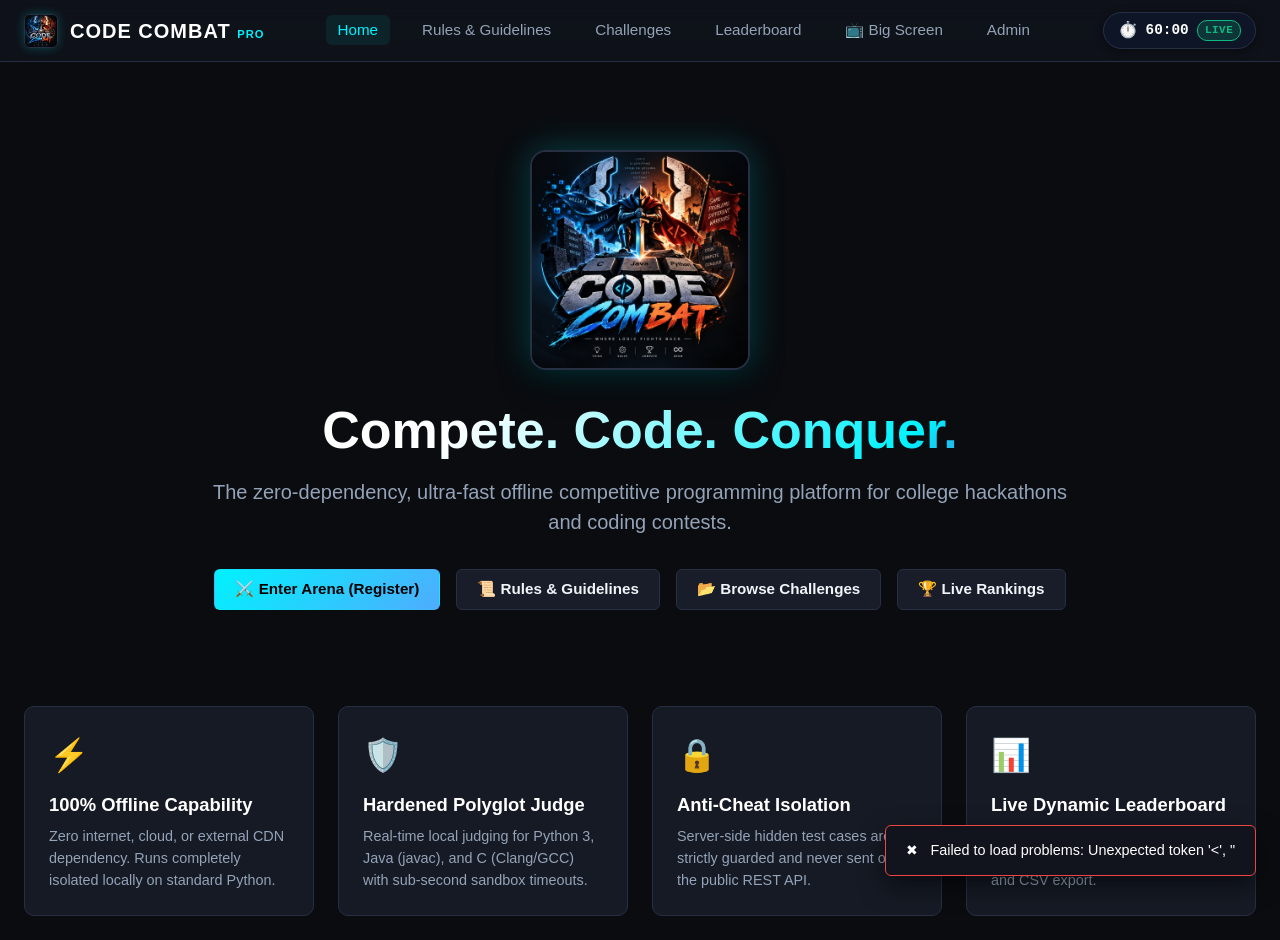
==== commit 704060d5: "feat(realtime): add real-time event sync, synchronized timer, proctoring telemetry, live broadcast, " ====
--- a/frontend/index.html
+++ b/frontend/index.html
@@ -21,10 +21,17 @@
       <li><a class="nav-item" onclick="App.navigate('intro')" id="nav-intro">Rules & Guidelines</a></li>
       <li><a class="nav-item" onclick="App.navigate('problems')" id="nav-problems">Challenges</a></li>
       <li><a class="nav-item" onclick="App.navigate('leaderboard')" id="nav-leaderboard">Leaderboard</a></li>
+      <li><a class="nav-item" onclick="App.navigate('projector')" id="nav-projector">📺 Big Screen</a></li>
       <li><a class="nav-item" onclick="App.navigate('admin')" id="nav-admin">Admin</a></li>
     </ul>
 
     <div style="display:flex; align-items:center; gap:1rem;">
+      <div id="nav-timer-capsule" class="timer-capsule" title="Competition Time Remaining">
+        <span class="timer-icon">⏱️</span>
+        <span id="nav-timer-text">60:00</span>
+        <span id="nav-timer-label" class="timer-status-badge">LIVE</span>
+      </div>
+
       <div class="user-badge" id="user-badge" style="display:none; align-items:center;">
         <span id="user-name-display">Participant</span>
         <span class="user-score" id="user-score-display">0 pts</span>
@@ -35,6 +42,16 @@
 
   <!-- Main Container -->
   <main class="main-container">
+
+    <!-- Live Broadcast Announcement Banner -->
+    <div id="live-broadcast-banner" class="broadcast-banner" style="display:none;">
+      <div class="broadcast-content">
+        <span class="broadcast-badge" id="broadcast-badge">📢 ANNOUNCEMENT</span>
+        <span class="broadcast-text" id="broadcast-text"></span>
+        <span class="broadcast-time" id="broadcast-time"></span>
+      </div>
+      <button class="broadcast-dismiss" onclick="App.dismissBroadcast()" title="Dismiss">✕</button>
+    </div>
 
     <!-- VIEW 1: HOME -->
     <section id="view-home" class="view-section active">
@@ -361,22 +378,23 @@
       </div>
     </section>
 
-    <!-- VIEW 3: PROBLEMS & CATEGORY FOLDERS LIST -->
+    <!-- VIEW 3: PROBLEMS & ROUNDS LIST -->
     <section id="view-problems" class="view-section">
       <div class="filter-bar">
         <div>
-          <h2 style="margin:0 0 0.25rem 0;">📁 Category Challenge Folders (15)</h2>
-          <span style="font-size:0.82rem; color:var(--text-secondary);">3 Sequential Round Folders &bull; Admin Password Protection</span>
+          <h2 style="margin:0 0 0.25rem 0;">⚔️ Competition Rounds (15 Challenges)</h2>
+          <span style="font-size:0.82rem; color:var(--text-secondary);">Round 1, Round 2, Round 3 &bull; Admin Password Protection</span>
+          <div id="master-volume-container" class="master-volume-box" style="margin-top:0.6rem;"></div>
         </div>
         <div class="filter-chips">
-          <button class="chip active" id="chip-filter-all" onclick="App.filterProblems('all', this)">All Categories (15)</button>
-          <button class="chip" id="chip-filter-easy" onclick="App.filterProblems('Easy', this)">📁 Category 1: Easy (100 pts) <span id="chip-lock-easy"></span></button>
-          <button class="chip" id="chip-filter-medium" onclick="App.filterProblems('Medium', this)">📁 Category 2: Medium (200 pts) <span id="chip-lock-medium"></span></button>
-          <button class="chip" id="chip-filter-hard" onclick="App.filterProblems('Hard', this)">📁 Category 3: Hard (300 pts) <span id="chip-lock-hard"></span></button>
-        </div>
-      </div>
-
-      <!-- Dynamic Category Folders Container -->
+          <button class="chip active" id="chip-filter-all" onclick="App.filterProblems('all', this)">All Rounds (15)</button>
+          <button class="chip" id="chip-filter-easy" onclick="App.filterProblems('Easy', this)">🟢 Round 1: Easy (100 pts) <span id="chip-lock-easy"></span></button>
+          <button class="chip" id="chip-filter-medium" onclick="App.filterProblems('Medium', this)">🟡 Round 2: Medium (200 pts) <span id="chip-lock-medium"></span></button>
+          <button class="chip" id="chip-filter-hard" onclick="App.filterProblems('Hard', this)">🔴 Round 3: Hard (300 pts) <span id="chip-lock-hard"></span></button>
+        </div>
+      </div>
+
+      <!-- Dynamic Round Folders Container -->
       <div id="category-folders-container" class="category-folders-container">
         <!-- Loaded dynamically via App.renderProblemsFolders() -->
       </div>
@@ -475,33 +493,145 @@
     <section id="view-leaderboard" class="view-section">
       <div class="filter-bar">
         <div>
-          <h2>Live Competition Leaderboard</h2>
-          <p style="color:var(--text-secondary); font-size:0.85rem;">Rankings sorted by Score (DESC), Solved (DESC), Runtime (ASC).</p>
+          <div style="display:flex; align-items:center; gap:0.6rem;">
+            <h2 style="margin:0;">Live Competition Leaderboard</h2>
+            <span id="leaderboard-freeze-badge" class="badge" style="display:none; background:rgba(0,242,254,0.15); color:var(--accent-cyan); border:1px solid var(--accent-cyan); font-size:0.75rem;">❄️ FROZEN</span>
+          </div>
+          <p style="color:var(--text-secondary); font-size:0.85rem; margin:0.25rem 0 0 0;">Real-time synchronized rankings &bull; Tie-break: Solved (DESC) ➔ Runtime (ASC).</p>
         </div>
         <div style="display:flex; gap:0.75rem; align-items:center;">
-          <input type="text" id="leaderboard-search" class="form-control" placeholder="Search participant or college..." style="width:260px;" oninput="App.filterLeaderboard()">
+          <input type="text" id="leaderboard-search" class="form-control" placeholder="Search participant or college..." style="width:240px;" oninput="App.filterLeaderboard()">
           <button class="btn btn-secondary" onclick="App.exportLeaderboardCSV()">📥 Export CSV</button>
         </div>
       </div>
 
-      <table class="problems-table">
-        <thead>
-          <tr>
-            <th>Rank</th>
-            <th>Participant</th>
-            <th>College</th>
-            <th>Reg No</th>
-            <th>Score</th>
-            <th>Solved</th>
-            <th>Easy/Med/Hard</th>
-            <th>Runtime</th>
-          </tr>
-        </thead>
-        <tbody id="leaderboard-table-body">
-          <!-- Loaded dynamically -->
-        </tbody>
-      </table>
+      <div class="leaderboard-realtime-layout">
+        <!-- Main Standings Table -->
+        <div style="overflow-x:auto;">
+          <table class="problems-table">
+            <thead>
+              <tr>
+                <th>Rank</th>
+                <th>Participant</th>
+                <th>College</th>
+                <th>Reg No</th>
+                <th>Score</th>
+                <th>Solved</th>
+                <th>Easy/Med/Hard</th>
+                <th>Runtime</th>
+              </tr>
+            </thead>
+            <tbody id="leaderboard-table-body">
+              <!-- Loaded dynamically -->
+            </tbody>
+          </table>
+        </div>
+
+        <!-- Live Activity Ticker Feed -->
+        <div class="activity-feed-panel">
+          <div class="activity-feed-header">
+            <span>⚡ Live Submissions</span>
+            <div class="live-dot-pulse" title="Live real-time event sync active"></div>
+          </div>
+          <div id="activity-feed-list" class="activity-feed-list">
+            <div style="padding:1rem; text-align:center; color:var(--text-muted); font-size:0.85rem;">
+              Waiting for live submissions...
+            </div>
+          </div>
+        </div>
+      </div>
     </section>
+
+    <!-- VIEW: BIG SCREEN / AUDITORIUM PROJECTOR MODE -->
+    <section id="view-projector" class="view-section">
+      <div class="projector-container">
+        
+        <!-- Big Screen Header -->
+        <div class="projector-header">
+          <div class="projector-title-group">
+            <img src="assets/logo.jpg" alt="CODE COMBAT" style="height:60px; width:60px; border-radius:12px; object-fit:cover; border:2px solid var(--border-color); box-shadow:0 0 20px rgba(0,242,254,0.4);">
+            <div>
+              <span class="badge badge-easy" style="margin-bottom:0.25rem; display:inline-block; font-size:0.75rem;">Live Tournament Arena</span>
+              <h1 style="color:#fff; font-size:1.9rem; margin:0; letter-spacing:0.02em;">CODE COMBAT PRO</h1>
+              <p style="color:var(--text-secondary); font-size:0.9rem; margin:0.2rem 0 0 0;">Official College Competitive Programming Championship</p>
+            </div>
+          </div>
+
+          <div style="display:flex; align-items:center; gap:1.25rem;">
+            <div style="text-align:right;">
+              <div style="font-size:0.8rem; color:var(--text-muted); font-weight:700; text-transform:uppercase; letter-spacing:0.05em;">Time Remaining</div>
+              <div id="projector-timer-status" style="font-size:0.75rem; color:var(--accent-green); font-weight:700;">🟢 COMPETITION ACTIVE</div>
+            </div>
+            <div class="projector-timer-box" id="projector-timer">
+              60:00
+            </div>
+          </div>
+        </div>
+
+        <!-- Top 3 Podium Cards (Gold, Silver, Bronze) -->
+        <div class="projector-podium" id="projector-podium-container">
+          <!-- Rendered dynamically -->
+          <div class="podium-card podium-silver" id="podium-rank-2">
+            <span class="podium-rank-icon">🥈</span>
+            <div style="font-size:0.85rem; font-weight:800; color:#94a3b8; text-transform:uppercase;">2nd Place</div>
+            <div class="podium-name" id="podium-name-2">-</div>
+            <div class="podium-college" id="podium-college-2">-</div>
+            <div class="podium-score-capsule" id="podium-score-2">0 pts</div>
+            <div class="podium-breakdown" id="podium-solved-2">0/15 Solved</div>
+          </div>
+
+          <div class="podium-card podium-gold" id="podium-rank-1">
+            <span class="podium-rank-icon" style="font-size:3.2rem;">👑 🥇</span>
+            <div style="font-size:0.9rem; font-weight:800; color:#fbbf24; text-transform:uppercase;">1st Place - Champion</div>
+            <div class="podium-name" id="podium-name-1" style="font-size:1.55rem;">-</div>
+            <div class="podium-college" id="podium-college-1">-</div>
+            <div class="podium-score-capsule" id="podium-score-1" style="font-size:1.4rem; border-color:#fbbf24; color:#fbbf24;">0 pts</div>
+            <div class="podium-breakdown" id="podium-solved-1">0/15 Solved</div>
+          </div>
+
+          <div class="podium-card podium-bronze" id="podium-rank-3">
+            <span class="podium-rank-icon">🥉</span>
+            <div style="font-size:0.85rem; font-weight:800; color:#cd7f32; text-transform:uppercase;">3rd Place</div>
+            <div class="podium-name" id="podium-name-3">-</div>
+            <div class="podium-college" id="podium-college-3">-</div>
+            <div class="podium-score-capsule" id="podium-score-3">0 pts</div>
+            <div class="podium-breakdown" id="podium-solved-3">0/15 Solved</div>
+          </div>
+        </div>
+
+        <!-- Big Screen High Contrast Rankings Table -->
+        <div class="panel" style="padding:1.5rem;">
+          <div style="display:flex; justify-content:space-between; align-items:center; margin-bottom:1rem;">
+            <h2 style="color:#fff; font-size:1.3rem; margin:0; display:flex; align-items:center; gap:0.5rem;">
+              <span>📊</span> Official Standings
+            </h2>
+            <span style="font-family:var(--font-mono); font-size:0.8rem; color:var(--text-muted);" id="projector-last-sync">Live Auto-Sync: 2.5s</span>
+          </div>
+
+          <div style="overflow-x:auto;">
+            <table class="problems-table" style="font-size:1.05rem;">
+              <thead>
+                <tr>
+                  <th style="padding:0.9rem 1.2rem; font-size:0.9rem;">Rank</th>
+                  <th style="padding:0.9rem 1.2rem; font-size:0.9rem;">Participant</th>
+                  <th style="padding:0.9rem 1.2rem; font-size:0.9rem;">College</th>
+                  <th style="padding:0.9rem 1.2rem; font-size:0.9rem;">Reg No</th>
+                  <th style="padding:0.9rem 1.2rem; font-size:0.9rem;">Total Score</th>
+                  <th style="padding:0.9rem 1.2rem; font-size:0.9rem;">Solved</th>
+                  <th style="padding:0.9rem 1.2rem; font-size:0.9rem;">Tier Breakdown</th>
+                  <th style="padding:0.9rem 1.2rem; font-size:0.9rem;">Runtime</th>
+                </tr>
+              </thead>
+              <tbody id="projector-table-body">
+                <!-- Loaded dynamically -->
+              </tbody>
+            </table>
+          </div>
+        </div>
+
+      </div>
+    </section>
+
 
     <!-- VIEW 6: ADMIN PANEL -->
     <section id="view-admin" class="view-section">
@@ -592,26 +722,26 @@
           </div>
         </div>
 
-        <!-- 2. Round-Wise Competition Control (Category & Difficulty Locks) -->
+        <!-- 2. Round-Wise Competition Control (Round 1, Round 2, Round 3 Locks) -->
         <div class="panel" style="padding:1.5rem; border-left:4px solid var(--accent-amber);">
           <div style="display:flex; justify-content:space-between; align-items:center; flex-wrap:wrap; gap:0.5rem; margin-bottom:0.5rem;">
             <h3 style="color:var(--accent-amber); font-size:1.1rem; margin:0; display:flex; align-items:center; gap:0.5rem;">
-              <span>⚔️</span> Round-Wise Category Locks (Easy / Medium / Hard)
+              <span>⚔️</span> Competition Round Locks (Round 1, Round 2, Round 3)
             </h3>
             <span style="font-size:0.75rem; color:var(--text-muted);">Admin Password Protected</span>
           </div>
           <p style="color:var(--text-secondary); font-size:0.85rem; margin-bottom:1.25rem;">
-            Control live access for sequential rounds. Locking a difficulty category prevents participants from accessing, coding, or submitting those problems until unlocked.
-          </p>
-
-          <!-- 3 Round Tier Status Cards -->
+            Control live access for sequential rounds. Locking a round prevents participants from accessing, coding, or submitting those problems until unlocked with the admin password.
+          </p>
+
+          <!-- 3 Round Status Cards -->
           <div style="display:grid; grid-template-columns:repeat(auto-fit, minmax(240px, 1fr)); gap:1rem; margin-bottom:1.25rem;">
             
             <!-- Round 1: Easy -->
             <div id="admin-tier-card-easy" style="background:var(--bg-primary); border:1px solid rgba(16,185,129,0.3); border-radius:var(--radius-md); padding:1rem; display:flex; flex-direction:column; justify-content:space-between; gap:0.75rem;">
               <div>
                 <div style="display:flex; justify-content:space-between; align-items:center; margin-bottom:0.4rem;">
-                  <span style="font-weight:700; color:var(--accent-green); font-size:0.95rem;">🟢 Category 1: Easy</span>
+                  <span style="font-weight:700; color:var(--accent-green); font-size:0.95rem;">🟢 Round 1: Easy</span>
                   <span id="badge-lock-easy" class="badge" style="background:rgba(16,185,129,0.15); color:var(--accent-green); border:1px solid var(--accent-green); font-size:0.75rem;">🔓 ACTIVE</span>
                 </div>
                 <div style="font-size:0.8rem; color:var(--text-secondary);">5 Problems &bull; 100 Points Each</div>
@@ -627,7 +757,7 @@
             <div id="admin-tier-card-medium" style="background:var(--bg-primary); border:1px solid rgba(245,158,11,0.3); border-radius:var(--radius-md); padding:1rem; display:flex; flex-direction:column; justify-content:space-between; gap:0.75rem;">
               <div>
                 <div style="display:flex; justify-content:space-between; align-items:center; margin-bottom:0.4rem;">
-                  <span style="font-weight:700; color:var(--accent-amber); font-size:0.95rem;">🟡 Category 2: Medium</span>
+                  <span style="font-weight:700; color:var(--accent-amber); font-size:0.95rem;">🟡 Round 2: Medium</span>
                   <span id="badge-lock-medium" class="badge" style="background:rgba(245,158,11,0.15); color:var(--accent-amber); border:1px solid var(--accent-amber); font-size:0.75rem;">🔓 ACTIVE</span>
                 </div>
                 <div style="font-size:0.8rem; color:var(--text-secondary);">5 Problems &bull; 200 Points Each</div>
@@ -643,7 +773,7 @@
             <div id="admin-tier-card-hard" style="background:var(--bg-primary); border:1px solid rgba(239,68,68,0.3); border-radius:var(--radius-md); padding:1rem; display:flex; flex-direction:column; justify-content:space-between; gap:0.75rem;">
               <div>
                 <div style="display:flex; justify-content:space-between; align-items:center; margin-bottom:0.4rem;">
-                  <span style="font-weight:700; color:var(--accent-red); font-size:0.95rem;">🔴 Category 3: Hard</span>
+                  <span style="font-weight:700; color:var(--accent-red); font-size:0.95rem;">🔴 Round 3: Hard</span>
                   <span id="badge-lock-hard" class="badge" style="background:rgba(239,68,68,0.15); color:var(--accent-red); border:1px solid var(--accent-red); font-size:0.75rem;">🔓 ACTIVE</span>
                 </div>
                 <div style="font-size:0.8rem; color:var(--text-secondary);">5 Problems &bull; 300 Points Each</div>
@@ -701,7 +831,84 @@
           </form>
         </div>
 
-        <!-- 3. Full Competition Reset -->
+        <!-- 4. Real-Time Broadcast & Event Controls -->
+        <div class="panel" style="padding:1.5rem; border-left:4px solid var(--accent-amber);">
+          <h3 style="color:var(--accent-amber); font-size:1.1rem; margin-bottom:0.5rem; display:flex; align-items:center; gap:0.5rem;">
+            <span>📢</span> Real-Time Broadcast & Leaderboard Freeze
+          </h3>
+          <p style="color:var(--text-secondary); font-size:0.85rem; margin-bottom:1.25rem;">
+            Dispatch real-time announcements to all active participants and projector screens instantly without refreshing. Freeze or unfreeze the public leaderboard.
+          </p>
+
+          <div style="display:grid; grid-template-columns:repeat(auto-fit, minmax(280px, 1fr)); gap:1.25rem;">
+            <!-- Broadcast Form -->
+            <div>
+              <label style="display:block; font-size:0.85rem; color:var(--text-secondary); margin-bottom:0.35rem; font-weight:600;">Broadcast Announcement:</label>
+              <div style="display:flex; gap:0.5rem; margin-bottom:0.5rem;">
+                <input type="text" id="admin-broadcast-text" class="form-control" placeholder="e.g. 15 minutes remaining! Complete Round 2." style="flex:1;">
+                <select id="admin-broadcast-severity" class="form-control" style="width:110px;">
+                  <option value="info">Info</option>
+                  <option value="warning">Warning</option>
+                  <option value="critical">Critical</option>
+                  <option value="success">Success</option>
+                </select>
+              </div>
+              <div style="display:flex; gap:0.5rem;">
+                <button class="btn btn-primary" onclick="Admin.sendBroadcast()" style="font-size:0.82rem; padding:0.4rem 0.85rem;">📢 Dispatch Broadcast</button>
+                <button class="btn btn-secondary" onclick="Admin.clearBroadcast()" style="font-size:0.82rem; padding:0.4rem 0.85rem;">✕ Clear</button>
+              </div>
+            </div>
+
+            <!-- Leaderboard Freeze Card -->
+            <div style="background:var(--bg-primary); border:1px solid var(--border-color); border-radius:var(--radius-sm); padding:1rem; display:flex; flex-direction:column; justify-content:space-between; gap:0.75rem;">
+              <div>
+                <div style="display:flex; justify-content:space-between; align-items:center;">
+                  <span style="font-weight:700; color:#fff; font-size:0.95rem;">Leaderboard Freeze</span>
+                  <span id="admin-freeze-status-badge" class="badge" style="background:rgba(16,185,129,0.15); color:var(--accent-green); border:1px solid var(--accent-green); font-size:0.75rem;">🟢 LIVE</span>
+                </div>
+                <div style="font-size:0.8rem; color:var(--text-secondary); margin-top:0.35rem;">
+                  Freezing hides rankings from participants & projector for final mystery.
+                </div>
+              </div>
+              <button id="btn-toggle-freeze" class="btn btn-secondary" onclick="Admin.toggleFreezeLeaderboard()" style="font-size:0.82rem; padding:0.4rem 0.85rem;">
+                ❄️ Freeze Leaderboard
+              </button>
+            </div>
+          </div>
+        </div>
+
+        <!-- 5. Anti-Cheat Proctoring Telemetry -->
+        <div class="panel" style="padding:1.5rem; border-left:4px solid var(--accent-red);">
+          <div style="display:flex; justify-content:space-between; align-items:center; flex-wrap:wrap; gap:0.5rem; margin-bottom:0.5rem;">
+            <h3 style="color:var(--accent-red); font-size:1.1rem; margin:0; display:flex; align-items:center; gap:0.5rem;">
+              <span>🛡️</span> Anti-Cheat Proctoring &amp; Tab-Switch Logs
+            </h3>
+            <button class="btn btn-secondary" onclick="Admin.loadProctorLogs()" style="font-size:0.78rem; padding:0.25rem 0.65rem;">🔄 Refresh Telemetry</button>
+          </div>
+          <p style="color:var(--text-secondary); font-size:0.85rem; margin-bottom:1rem;">
+            Real-time proctoring tracker detects when participants switch tabs, blur focus, or open developer consoles.
+          </p>
+
+          <div style="display:grid; grid-template-columns:repeat(auto-fit, minmax(280px, 1fr)); gap:1rem;">
+            <!-- Tab Switch Counts -->
+            <div style="background:var(--bg-primary); border:1px solid var(--border-color); border-radius:var(--radius-sm); padding:0.75rem; max-height:220px; overflow-y:auto;">
+              <div style="font-size:0.82rem; font-weight:700; color:#fff; margin-bottom:0.5rem;">Infraction Summary:</div>
+              <div id="admin-proctor-counts-list" style="font-size:0.82rem; color:var(--text-secondary);">
+                No tab switch infractions recorded.
+              </div>
+            </div>
+
+            <!-- Recent Tab Switch Events -->
+            <div style="background:var(--bg-primary); border:1px solid var(--border-color); border-radius:var(--radius-sm); padding:0.75rem; max-height:220px; overflow-y:auto;">
+              <div style="font-size:0.82rem; font-weight:700; color:#fff; margin-bottom:0.5rem;">Recent Telemetry Stream:</div>
+              <div id="admin-proctor-events-list" style="font-size:0.8rem; color:var(--text-muted); font-family:var(--font-mono);">
+                Waiting for proctoring events...
+              </div>
+            </div>
+          </div>
+        </div>
+
+        <!-- 6. Full Competition Reset -->
         <div class="panel" style="padding:1.5rem; border-left:4px solid var(--accent-red); background:rgba(239,68,68,0.04);">
           <h3 style="color:var(--accent-red); font-size:1.1rem; margin-bottom:0.5rem; display:flex; align-items:center; gap:0.5rem;">
             <span>⚠️</span> Danger Zone: Wipe Competition Data
@@ -712,7 +919,7 @@
           <button class="btn btn-danger" onclick="Admin.resetCompetition()">⚠️ Reset All Competition Data (Wipe Points & Submissions)</button>
         </div>
 
-        <!-- 4. System Diagnostics -->
+        <!-- 7. System Diagnostics -->
         <div class="panel" style="padding:1.5rem;">
           <h3 style="margin-bottom:0.75rem; font-size:1rem; color:#fff;">System Diagnostic Status</h3>
           <div id="admin-health-status" style="font-family:var(--font-mono); font-size:0.9rem; color:var(--accent-cyan);">
@@ -725,47 +932,63 @@
 
   </main>
 
-  <!-- Round / Category Lock Modal for Sequential Rounds -->
+  <!-- Proctor Warning Modal for Tab Switches -->
+  <div id="modal-proctor-warning" style="display:none; position:fixed; inset:0; background:rgba(0,0,0,0.85); backdrop-filter:blur(8px); -webkit-backdrop-filter:blur(8px); z-index:2500; align-items:center; justify-content:center;">
+    <div class="proctor-warning-card">
+      <div class="proctor-warning-icon">⚠️</div>
+      <h2 class="proctor-warning-title">Proctoring Alert: Tab Switch Detected</h2>
+      <p class="proctor-warning-desc">
+        You have navigated away from the competition tab or minimized the window. 
+        All tab switches and blur events are logged in the proctoring database and monitored live by administrators.
+      </p>
+      <div class="proctor-count-badge">
+        Recorded Infraction Count: <span id="proctor-warning-count" style="color:#ef4444; font-weight:800;">1</span>
+      </div>
+      <p style="font-size:0.8rem; color:var(--accent-red); margin-top:0.75rem; font-weight:600;">
+        Note: Repeated tab switching may lead to immediate disqualification per competition rules.
+      </p>
+      <button class="btn btn-primary" onclick="App.dismissProctorWarning()" style="margin-top:1.25rem; width:100%; justify-content:center;">
+        I Understand &amp; Return to Challenge ⚔️
+      </button>
+    </div>
+  </div>
+
+  <!-- Round Lock Modal for Sequential Rounds -->
   <div id="modal-round-lock" style="display:none; position:fixed; inset:0; background:rgba(0,0,0,0.85); backdrop-filter:blur(8px); -webkit-backdrop-filter:blur(8px); z-index:2000; align-items:center; justify-content:center;">
-    <div style="background:var(--bg-card); border:1px solid var(--accent-amber); box-shadow:0 0 40px rgba(245,158,11,0.25); border-radius:var(--radius-md); max-width:440px; width:92%; padding:1.75rem; animation:fadeIn 0.2s ease-out;">
-      <div style="display:flex; align-items:center; gap:0.6rem; margin-bottom:0.6rem;">
-        <span style="font-size:1.6rem;">🔒</span>
-        <h3 id="round-lock-modal-title" style="color:#fff; font-size:1.2rem; font-weight:800; margin:0;">Category / Round Locked</h3>
-      </div>
-      <p id="round-lock-modal-desc" style="color:var(--text-secondary); font-size:0.88rem; line-height:1.5; margin-bottom:1.15rem;">
-        This difficulty category is currently locked by the event administrator for sequential round competition.
+    <div style="background:var(--bg-card); border:1px solid var(--accent-amber); box-shadow:0 0 50px rgba(245,158,11,0.3); border-radius:var(--radius-lg); max-width:460px; width:92%; padding:2.25rem; animation:fadeIn 0.2s ease-out; text-align:center;">
+      <div style="width:60px; height:60px; margin:0 auto 1.25rem; background:rgba(245,158,11,0.12); border:1px solid var(--accent-amber); border-radius:50%; display:flex; align-items:center; justify-content:center; font-size:1.8rem; box-shadow:0 0 25px rgba(245,158,11,0.25);">
+        🔐
+      </div>
+      <h3 id="round-lock-modal-title" style="color:#fff; font-size:1.35rem; font-weight:800; margin-bottom:0.4rem;">🔒 Round Locked</h3>
+      <p id="round-lock-modal-desc" style="color:var(--text-secondary); font-size:0.88rem; line-height:1.6; margin-bottom:1.5rem; text-align:left;">
+        This round is currently locked by the event administrator. Enter Administrator ID and Password below to unlock this round for all participants:
       </p>
 
-      <div style="background:rgba(245,158,11,0.08); border:1px solid rgba(245,158,11,0.25); border-radius:var(--radius-sm); padding:0.85rem; margin-bottom:1.15rem;">
-        <div style="font-size:0.82rem; font-weight:700; color:var(--accent-amber); margin-bottom:0.25rem;">Administrator Unlock</div>
-        <div style="font-size:0.8rem; color:var(--text-secondary);">Event coordinators and admins can enter credentials below to unlock this entire round for all participants:</div>
-      </div>
-
-      <form id="form-round-lock" onsubmit="App.submitRoundUnlock(event)">
+      <form id="form-round-lock" onsubmit="App.submitRoundUnlock(event)" style="display:flex; flex-direction:column; gap:1.15rem; text-align:left;">
         <input type="hidden" id="round-lock-tier" value="">
         <input type="hidden" id="round-lock-target-prob" value="">
 
-        <div class="form-group" style="margin-bottom:0.9rem;">
-          <label class="form-label" style="font-size:0.82rem; font-weight:600; color:var(--text-primary);">
+        <div>
+          <label class="form-label" style="display:block; font-size:0.85rem; font-weight:600; color:var(--text-secondary); margin-bottom:0.35rem;">
             Administrator ID
           </label>
-          <input type="text" id="round-lock-id" class="form-control" placeholder="Enter Admin ID (e.g. admincse)" required autocomplete="username" style="width:100%; background:var(--bg-primary); font-size:0.95rem;">
-        </div>
-
-        <div class="form-group" style="margin-bottom:1rem;">
-          <label class="form-label" style="font-size:0.82rem; font-weight:600; color:var(--text-primary); display:flex; justify-content:space-between;">
-            <span>Admin Password</span>
+          <input type="text" id="round-lock-id" class="form-control" placeholder="Enter Admin ID" required autocomplete="username" style="width:100%; background:var(--bg-primary); font-size:0.95rem;">
+        </div>
+
+        <div>
+          <div style="display:flex; justify-content:space-between; align-items:center; margin-bottom:0.35rem;">
+            <label class="form-label" style="font-size:0.85rem; font-weight:600; color:var(--text-secondary); margin:0;">Admin Password</label>
             <span onclick="App.toggleRoundPassVisibility()" style="cursor:pointer; color:var(--accent-cyan); font-size:0.78rem; font-weight:normal;">Show/Hide</span>
-          </label>
+          </div>
           <input type="password" id="round-lock-pass" class="form-control" placeholder="Enter Admin Password" required autocomplete="current-password" style="width:100%; background:var(--bg-primary); font-size:0.95rem;">
         </div>
 
-        <div id="round-lock-error" style="display:none; padding:0.6rem 0.8rem; border-radius:var(--radius-sm); background:rgba(239,68,68,0.15); border:1px solid var(--accent-red); color:var(--accent-red); font-size:0.82rem; margin-bottom:1rem; text-align:center;"></div>
-
-        <div style="display:flex; justify-content:flex-end; gap:0.75rem; margin-top:1.25rem;">
-          <button type="button" class="btn btn-secondary" onclick="App.closeRoundLockModal()" style="padding:0.45rem 1rem;">Cancel</button>
-          <button type="submit" id="btn-round-lock-submit" class="btn btn-primary" style="padding:0.45rem 1.25rem; font-weight:700; background:linear-gradient(135deg, var(--accent-amber), #d97706); border-color:var(--accent-amber); color:#000;">
-            🔓 Unlock Category / Round
+        <div id="round-lock-error" style="display:none; padding:0.65rem 0.85rem; border-radius:var(--radius-sm); background:rgba(239,68,68,0.15); border:1px solid var(--accent-red); color:var(--accent-red); font-size:0.85rem; text-align:center;"></div>
+
+        <div style="display:flex; justify-content:flex-end; gap:0.75rem; margin-top:0.5rem;">
+          <button type="button" class="btn btn-secondary" onclick="App.closeRoundLockModal()" style="padding:0.6rem 1.25rem;">Cancel</button>
+          <button type="submit" id="btn-round-lock-submit" class="btn btn-primary" style="padding:0.6rem 1.5rem; font-weight:700; background:linear-gradient(135deg, var(--accent-amber), #d97706); border-color:var(--accent-amber); color:#000;">
+            🔓 Unlock Round
           </button>
         </div>
       </form>
--- a/frontend/css/style.css
+++ b/frontend/css/style.css
@@ -1321,6 +1321,708 @@
   background: rgba(0, 242, 254, 0.02);
 }
 
-
-
-
+/* Round Admin Auth Panel (Inline on Locked Rounds) */
+.round-auth-panel {
+  padding: 1.75rem 2rem;
+  background: rgba(15, 23, 42, 0.7);
+  border-top: 1px solid rgba(245, 158, 11, 0.25);
+  display: flex;
+  flex-direction: column;
+  gap: 1.25rem;
+  animation: fadeIn 0.25s ease-out;
+}
+
+.round-auth-header {
+  display: flex;
+  align-items: center;
+  gap: 1rem;
+}
+
+.round-auth-icon {
+  width: 50px;
+  height: 50px;
+  background: rgba(245, 158, 11, 0.12);
+  border: 1px solid var(--accent-amber);
+  border-radius: 50%;
+  display: flex;
+  align-items: center;
+  justify-content: center;
+  font-size: 1.5rem;
+  box-shadow: 0 0 20px rgba(245, 158, 11, 0.2);
+  flex-shrink: 0;
+}
+
+.round-auth-title {
+  color: #fff;
+  font-size: 1.15rem;
+  font-weight: 700;
+  margin: 0 0 0.25rem 0;
+}
+
+.round-auth-subtitle {
+  color: var(--text-secondary);
+  font-size: 0.85rem;
+  margin: 0;
+  line-height: 1.5;
+}
+
+.round-auth-form {
+  display: grid;
+  grid-template-columns: repeat(auto-fit, minmax(200px, 1fr)) auto;
+  gap: 0.85rem;
+  align-items: end;
+  background: rgba(0, 0, 0, 0.35);
+  border: 1px solid var(--border-color);
+  border-radius: var(--radius-sm);
+  padding: 1rem 1.25rem;
+}
+
+@media (max-width: 768px) {
+  .round-auth-form {
+    grid-template-columns: 1fr;
+  }
+}
+
+.round-auth-form .form-group {
+  margin: 0;
+}
+
+.round-auth-form .form-label {
+  font-size: 0.8rem;
+  font-weight: 600;
+  color: var(--text-secondary);
+  margin-bottom: 0.3rem;
+  display: block;
+}
+
+.round-auth-form .form-control {
+  background: var(--bg-primary);
+  font-size: 0.9rem;
+  padding: 0.5rem 0.75rem;
+}
+
+/* ==========================================================================
+   Audio Volume / Equalizer LED Progress Meter
+   ========================================================================== */
+
+.volume-meter-wrapper {
+  display: inline-flex;
+  align-items: center;
+  gap: 0.6rem;
+  background: rgba(10, 14, 23, 0.75);
+  padding: 0.3rem 0.75rem;
+  border-radius: 24px;
+  border: 1px solid rgba(255, 255, 255, 0.08);
+  box-shadow: inset 0 1px 3px rgba(0,0,0,0.5), 0 2px 8px rgba(0,0,0,0.3);
+  vertical-align: middle;
+  transition: all 0.3s ease;
+}
+
+.volume-meter-wrapper:hover {
+  border-color: rgba(0, 242, 254, 0.3);
+  box-shadow: inset 0 1px 3px rgba(0,0,0,0.5), 0 0 12px rgba(0, 242, 254, 0.15);
+}
+
+.volume-meter-icon {
+  font-size: 0.95rem;
+  display: inline-flex;
+  align-items: center;
+  justify-content: center;
+  line-height: 1;
+}
+
+.volume-meter-count {
+  font-family: var(--font-mono);
+  font-size: 0.82rem;
+  font-weight: 800;
+  color: #fff;
+  letter-spacing: 0.02em;
+}
+
+.volume-meter-bars {
+  display: inline-flex;
+  align-items: flex-end;
+  gap: 3px;
+  height: 16px;
+  padding: 0 1px;
+}
+
+.volume-bar-seg {
+  width: 5px;
+  border-radius: 2px;
+  background: rgba(255, 255, 255, 0.12);
+  transition: all 0.35s cubic-bezier(0.34, 1.56, 0.64, 1);
+  display: inline-block;
+}
+
+/* Progressive Heights for Stepped Equalizer / Volume Level */
+.volume-bar-seg.seg-1 { height: 6px; }
+.volume-bar-seg.seg-2 { height: 8px; }
+.volume-bar-seg.seg-3 { height: 11px; }
+.volume-bar-seg.seg-4 { height: 13px; }
+.volume-bar-seg.seg-5 { height: 16px; }
+
+/* Easy Tier (Neon Green Volume) */
+.volume-bar-seg.active-easy {
+  background: linear-gradient(180deg, #34d399, #059669);
+  box-shadow: 0 0 8px rgba(16, 185, 129, 0.9), 0 0 2px #fff;
+  transform: scaleY(1.05);
+  animation: pulseBar 1.8s infinite ease-in-out;
+}
+
+/* Medium Tier (Neon Amber Volume) */
+.volume-bar-seg.active-medium {
+  background: linear-gradient(180deg, #fbbf24, #d97706);
+  box-shadow: 0 0 8px rgba(245, 158, 11, 0.9), 0 0 2px #fff;
+  transform: scaleY(1.05);
+  animation: pulseBar 1.8s infinite ease-in-out;
+}
+
+/* Hard Tier (Neon Coral/Red Volume) */
+.volume-bar-seg.active-hard {
+  background: linear-gradient(180deg, #f87171, #dc2626);
+  box-shadow: 0 0 8px rgba(239, 68, 68, 0.9), 0 0 2px #fff;
+  transform: scaleY(1.05);
+  animation: pulseBar 1.8s infinite ease-in-out;
+}
+
+.volume-meter-badge {
+  font-family: var(--font-mono);
+  font-size: 0.72rem;
+  font-weight: 800;
+  padding: 0.1rem 0.45rem;
+  border-radius: 12px;
+  line-height: 1.2;
+}
+
+/* Master 15-Bar Equalizer in Filter Bar */
+.master-volume-box {
+  display: flex;
+  align-items: center;
+  gap: 0.75rem;
+  background: rgba(15, 23, 42, 0.6);
+  border: 1px solid var(--border-color);
+  border-radius: var(--radius-md);
+  padding: 0.5rem 0.85rem;
+  margin-top: 0.5rem;
+}
+
+.master-volume-bars {
+  display: inline-flex;
+  align-items: flex-end;
+  gap: 2.5px;
+  height: 16px;
+}
+
+.master-seg {
+  width: 4px;
+  border-radius: 1px;
+  background: rgba(255, 255, 255, 0.1);
+  transition: all 0.3s ease;
+}
+
+.master-seg.active-easy { background: var(--accent-green); box-shadow: 0 0 6px rgba(16,185,129,0.8); }
+.master-seg.active-medium { background: var(--accent-amber); box-shadow: 0 0 6px rgba(245,158,11,0.8); }
+.master-seg.active-hard { background: var(--accent-red); box-shadow: 0 0 6px rgba(239,68,68,0.8); }
+
+@keyframes pulseBar {
+  0%, 100% { opacity: 1; }
+  50% { opacity: 0.75; }
+}
+
+/* ==========================================================================
+   Real-Time Event Engine: Timer Capsule, Broadcasts & Activity Stream
+   ========================================================================== */
+
+/* Navbar Synchronized Countdown Capsule */
+.timer-capsule {
+  display: flex;
+  align-items: center;
+  gap: 0.5rem;
+  background: rgba(15, 23, 42, 0.9);
+  border: 1px solid var(--border-color);
+  padding: 0.35rem 0.85rem;
+  border-radius: 24px;
+  font-family: var(--font-mono);
+  font-size: 0.9rem;
+  font-weight: 700;
+  color: #fff;
+  box-shadow: 0 2px 10px rgba(0, 0, 0, 0.4);
+  transition: all 0.3s ease;
+  user-select: none;
+}
+
+.timer-icon {
+  font-size: 1rem;
+}
+
+.timer-status-badge {
+  font-size: 0.68rem;
+  font-weight: 800;
+  padding: 0.1rem 0.45rem;
+  border-radius: 10px;
+  background: rgba(16, 185, 129, 0.2);
+  border: 1px solid var(--accent-green);
+  color: var(--accent-green);
+  text-transform: uppercase;
+  letter-spacing: 0.05em;
+}
+
+/* Timer Urgency States */
+.timer-capsule.timer-amber {
+  border-color: var(--accent-amber);
+  color: #fde68a;
+  box-shadow: 0 0 15px rgba(245, 158, 11, 0.35);
+}
+.timer-capsule.timer-amber .timer-status-badge {
+  background: rgba(245, 158, 11, 0.2);
+  border-color: var(--accent-amber);
+  color: var(--accent-amber);
+}
+
+.timer-capsule.timer-danger-pulsing {
+  border-color: var(--accent-red);
+  color: #fee2e2;
+  box-shadow: 0 0 20px rgba(239, 68, 68, 0.6);
+  animation: pulseTimer 1s infinite alternate ease-in-out;
+}
+.timer-capsule.timer-danger-pulsing .timer-status-badge {
+  background: rgba(239, 68, 68, 0.3);
+  border-color: var(--accent-red);
+  color: #fca5a5;
+}
+
+.timer-capsule.timer-frozen {
+  border-color: var(--accent-cyan);
+  color: #cffafe;
+  box-shadow: 0 0 15px rgba(0, 242, 254, 0.4);
+}
+.timer-capsule.timer-frozen .timer-status-badge {
+  background: rgba(0, 242, 254, 0.2);
+  border-color: var(--accent-cyan);
+  color: var(--accent-cyan);
+}
+
+.timer-capsule.timer-expired {
+  border-color: #64748b;
+  color: #94a3b8;
+}
+.timer-capsule.timer-expired .timer-status-badge {
+  background: rgba(100, 116, 139, 0.2);
+  border-color: #64748b;
+  color: #94a3b8;
+}
+
+@keyframes pulseTimer {
+  0% { transform: scale(1); box-shadow: 0 0 10px rgba(239, 68, 68, 0.4); }
+  100% { transform: scale(1.04); box-shadow: 0 0 25px rgba(239, 68, 68, 0.8); }
+}
+
+/* Live Broadcast Announcement Banner */
+.broadcast-banner {
+  background: linear-gradient(90deg, rgba(245, 158, 11, 0.2) 0%, rgba(15, 23, 42, 0.95) 50%, rgba(245, 158, 11, 0.2) 100%);
+  border: 1px solid var(--accent-amber);
+  border-radius: var(--radius-md);
+  padding: 0.75rem 1.25rem;
+  margin-bottom: 1.5rem;
+  display: flex;
+  justify-content: space-between;
+  align-items: center;
+  gap: 1rem;
+  box-shadow: 0 4px 25px rgba(245, 158, 11, 0.25);
+  animation: slideDown 0.3s ease-out;
+}
+
+.broadcast-banner.severity-critical {
+  background: linear-gradient(90deg, rgba(239, 68, 68, 0.25) 0%, rgba(15, 23, 42, 0.95) 50%, rgba(239, 68, 68, 0.25) 100%);
+  border-color: var(--accent-red);
+  box-shadow: 0 4px 25px rgba(239, 68, 68, 0.35);
+}
+
+.broadcast-banner.severity-success {
+  background: linear-gradient(90deg, rgba(16, 185, 129, 0.2) 0%, rgba(15, 23, 42, 0.95) 50%, rgba(16, 185, 129, 0.2) 100%);
+  border-color: var(--accent-green);
+  box-shadow: 0 4px 25px rgba(16, 185, 129, 0.25);
+}
+
+.broadcast-content {
+  display: flex;
+  align-items: center;
+  gap: 0.85rem;
+  flex-wrap: wrap;
+}
+
+.broadcast-badge {
+  font-family: var(--font-mono);
+  font-size: 0.75rem;
+  font-weight: 800;
+  padding: 0.2rem 0.6rem;
+  border-radius: 4px;
+  background: var(--accent-amber);
+  color: #000;
+  letter-spacing: 0.05em;
+  text-transform: uppercase;
+}
+
+.broadcast-banner.severity-critical .broadcast-badge {
+  background: var(--accent-red);
+  color: #fff;
+}
+
+.broadcast-banner.severity-success .broadcast-badge {
+  background: var(--accent-green);
+  color: #000;
+}
+
+.broadcast-text {
+  font-size: 0.95rem;
+  font-weight: 700;
+  color: #fff;
+}
+
+.broadcast-time {
+  font-size: 0.75rem;
+  color: var(--text-muted);
+  font-family: var(--font-mono);
+}
+
+.broadcast-dismiss {
+  background: none;
+  border: none;
+  color: var(--text-secondary);
+  font-size: 1.25rem;
+  cursor: pointer;
+  padding: 0 0.35rem;
+  transition: var(--transition);
+}
+
+.broadcast-dismiss:hover {
+  color: #fff;
+  transform: scale(1.15);
+}
+
+@keyframes slideDown {
+  from { opacity: 0; transform: translateY(-10px); }
+  to { opacity: 1; transform: translateY(0); }
+}
+
+/* Leaderboard Real-Time Layout & Activity Feed */
+.leaderboard-realtime-layout {
+  display: grid;
+  grid-template-columns: 1fr 340px;
+  gap: 1.5rem;
+  align-items: start;
+}
+
+@media (max-width: 1100px) {
+  .leaderboard-realtime-layout {
+    grid-template-columns: 1fr;
+  }
+}
+
+.activity-feed-panel {
+  background: var(--bg-card);
+  border: 1px solid var(--border-color);
+  border-radius: var(--radius-md);
+  overflow: hidden;
+  box-shadow: 0 4px 20px rgba(0, 0, 0, 0.3);
+}
+
+.activity-feed-header {
+  padding: 1rem 1.25rem;
+  background: rgba(255, 255, 255, 0.02);
+  border-bottom: 1px solid var(--border-color);
+  display: flex;
+  justify-content: space-between;
+  align-items: center;
+  font-size: 0.95rem;
+  font-weight: 700;
+  color: #fff;
+}
+
+.live-dot-pulse {
+  width: 9px;
+  height: 9px;
+  border-radius: 50%;
+  background: var(--accent-green);
+  box-shadow: 0 0 10px var(--accent-green);
+  animation: liveBlink 1.5s infinite;
+}
+
+@keyframes liveBlink {
+  0%, 100% { opacity: 1; transform: scale(1); }
+  50% { opacity: 0.35; transform: scale(0.85); }
+}
+
+.activity-feed-list {
+  display: flex;
+  flex-direction: column;
+  max-height: 520px;
+  overflow-y: auto;
+  padding: 0.5rem;
+  gap: 0.5rem;
+}
+
+.activity-item {
+  background: rgba(15, 23, 42, 0.6);
+  border: 1px solid rgba(255, 255, 255, 0.05);
+  border-left: 3px solid var(--accent-cyan);
+  border-radius: var(--radius-sm);
+  padding: 0.65rem 0.85rem;
+  transition: all 0.2s ease;
+  animation: fadeIn 0.3s ease-out;
+}
+
+.activity-item:hover {
+  background: rgba(15, 23, 42, 0.9);
+  border-color: rgba(0, 242, 254, 0.3);
+}
+
+.activity-item.status-accepted {
+  border-left-color: var(--accent-green);
+}
+.activity-item.status-wrong {
+  border-left-color: var(--accent-red);
+}
+
+.activity-item-top {
+  display: flex;
+  justify-content: space-between;
+  align-items: center;
+  margin-bottom: 0.25rem;
+}
+
+.activity-user-name {
+  font-weight: 700;
+  font-size: 0.88rem;
+  color: #fff;
+}
+
+.activity-time-stamp {
+  font-size: 0.72rem;
+  color: var(--text-muted);
+  font-family: var(--font-mono);
+}
+
+.activity-item-desc {
+  font-size: 0.8rem;
+  color: var(--text-secondary);
+  display: flex;
+  justify-content: space-between;
+  align-items: center;
+}
+
+.activity-prob-title {
+  color: var(--accent-cyan);
+  font-weight: 600;
+  white-space: nowrap;
+  overflow: hidden;
+  text-overflow: ellipsis;
+  max-width: 180px;
+}
+
+.activity-verdict-pill {
+  font-family: var(--font-mono);
+  font-size: 0.72rem;
+  font-weight: 800;
+  padding: 0.1rem 0.4rem;
+  border-radius: 4px;
+}
+
+.activity-verdict-pill.accepted {
+  background: rgba(16, 185, 129, 0.15);
+  color: var(--accent-green);
+  border: 1px solid rgba(16, 185, 129, 0.4);
+}
+
+.activity-verdict-pill.wrong {
+  background: rgba(239, 68, 68, 0.15);
+  color: var(--accent-red);
+  border: 1px solid rgba(239, 68, 68, 0.4);
+}
+
+/* Proctor Warning Modal */
+.proctor-warning-card {
+  background: var(--bg-card);
+  border: 2px solid var(--accent-red);
+  border-radius: var(--radius-lg);
+  max-width: 480px;
+  width: 90%;
+  padding: 2.25rem;
+  text-align: center;
+  box-shadow: 0 0 50px rgba(239, 68, 68, 0.35);
+  animation: fadeIn 0.25s ease-out;
+}
+
+.proctor-warning-icon {
+  font-size: 3rem;
+  margin-bottom: 0.75rem;
+  animation: shake 0.5s ease-in-out;
+}
+
+.proctor-warning-title {
+  color: var(--accent-red);
+  font-size: 1.35rem;
+  font-weight: 800;
+  margin-bottom: 0.5rem;
+}
+
+.proctor-warning-desc {
+  color: var(--text-secondary);
+  font-size: 0.88rem;
+  line-height: 1.6;
+}
+
+.proctor-count-badge {
+  display: inline-block;
+  margin-top: 1rem;
+  background: rgba(239, 68, 68, 0.15);
+  border: 1px solid var(--accent-red);
+  padding: 0.35rem 1rem;
+  border-radius: 20px;
+  color: #fff;
+  font-weight: 700;
+  font-size: 0.9rem;
+}
+
+@keyframes shake {
+  0%, 100% { transform: translateX(0); }
+  25% { transform: translateX(-6px); }
+  75% { transform: translateX(6px); }
+}
+
+/* ==========================================================================
+   Auditorium Projector / TV Big Screen Mode
+   ========================================================================== */
+.projector-container {
+  max-width: 1300px;
+  margin: 0 auto;
+  display: flex;
+  flex-direction: column;
+  gap: 1.75rem;
+}
+
+.projector-header {
+  background: linear-gradient(135deg, rgba(15, 23, 42, 0.95), rgba(30, 41, 59, 0.85));
+  border: 1px solid var(--border-color);
+  border-radius: var(--radius-lg);
+  padding: 1.5rem 2.5rem;
+  display: flex;
+  justify-content: space-between;
+  align-items: center;
+  flex-wrap: wrap;
+  gap: 1.5rem;
+  box-shadow: 0 10px 40px rgba(0, 0, 0, 0.5);
+}
+
+.projector-title-group {
+  display: flex;
+  align-items: center;
+  gap: 1.25rem;
+}
+
+.projector-timer-box {
+  background: rgba(0, 0, 0, 0.6);
+  border: 2px solid var(--accent-cyan);
+  border-radius: var(--radius-md);
+  padding: 0.6rem 1.75rem;
+  font-family: var(--font-mono);
+  font-size: 2.2rem;
+  font-weight: 900;
+  color: #fff;
+  letter-spacing: 0.05em;
+  box-shadow: 0 0 25px rgba(0, 242, 254, 0.3);
+}
+
+/* Top 3 Podium Cards */
+.projector-podium {
+  display: grid;
+  grid-template-columns: 1fr 1.15fr 1fr;
+  gap: 1.5rem;
+  align-items: end;
+  margin: 0.5rem 0 1rem 0;
+}
+
+@media (max-width: 850px) {
+  .projector-podium {
+    grid-template-columns: 1fr;
+  }
+}
+
+.podium-card {
+  background: var(--bg-card);
+  border-radius: var(--radius-lg);
+  padding: 1.75rem;
+  text-align: center;
+  position: relative;
+  overflow: hidden;
+  box-shadow: 0 10px 30px rgba(0, 0, 0, 0.4);
+  transition: transform 0.3s ease;
+}
+
+.podium-card:hover {
+  transform: translateY(-5px);
+}
+
+/* 1st Place Gold */
+.podium-card.podium-gold {
+  border: 2px solid #fbbf24;
+  background: linear-gradient(180deg, rgba(251, 191, 36, 0.15) 0%, rgba(15, 23, 42, 0.98) 100%);
+  box-shadow: 0 0 40px rgba(251, 191, 36, 0.35);
+  padding: 2.25rem 1.75rem;
+  order: 2;
+}
+
+/* 2nd Place Silver */
+.podium-card.podium-silver {
+  border: 2px solid #94a3b8;
+  background: linear-gradient(180deg, rgba(148, 163, 184, 0.12) 0%, rgba(15, 23, 42, 0.98) 100%);
+  box-shadow: 0 0 30px rgba(148, 163, 184, 0.25);
+  order: 1;
+}
+
+/* 3rd Place Bronze */
+.podium-card.podium-bronze {
+  border: 2px solid #cd7f32;
+  background: linear-gradient(180deg, rgba(205, 127, 50, 0.12) 0%, rgba(15, 23, 42, 0.98) 100%);
+  box-shadow: 0 0 30px rgba(205, 127, 50, 0.25);
+  order: 3;
+}
+
+.podium-rank-icon {
+  font-size: 2.5rem;
+  margin-bottom: 0.5rem;
+  display: block;
+}
+
+.podium-name {
+  font-size: 1.35rem;
+  font-weight: 800;
+  color: #fff;
+  margin-bottom: 0.25rem;
+}
+
+.podium-college {
+  font-size: 0.85rem;
+  color: var(--text-secondary);
+  margin-bottom: 1rem;
+}
+
+.podium-score-capsule {
+  display: inline-block;
+  background: rgba(0, 0, 0, 0.5);
+  border: 1px solid rgba(255, 255, 255, 0.1);
+  padding: 0.4rem 1.25rem;
+  border-radius: 20px;
+  font-family: var(--font-mono);
+  font-size: 1.25rem;
+  font-weight: 900;
+  color: var(--accent-green);
+}
+
+.podium-breakdown {
+  font-size: 0.82rem;
+  color: var(--text-muted);
+  margin-top: 0.75rem;
+}
+
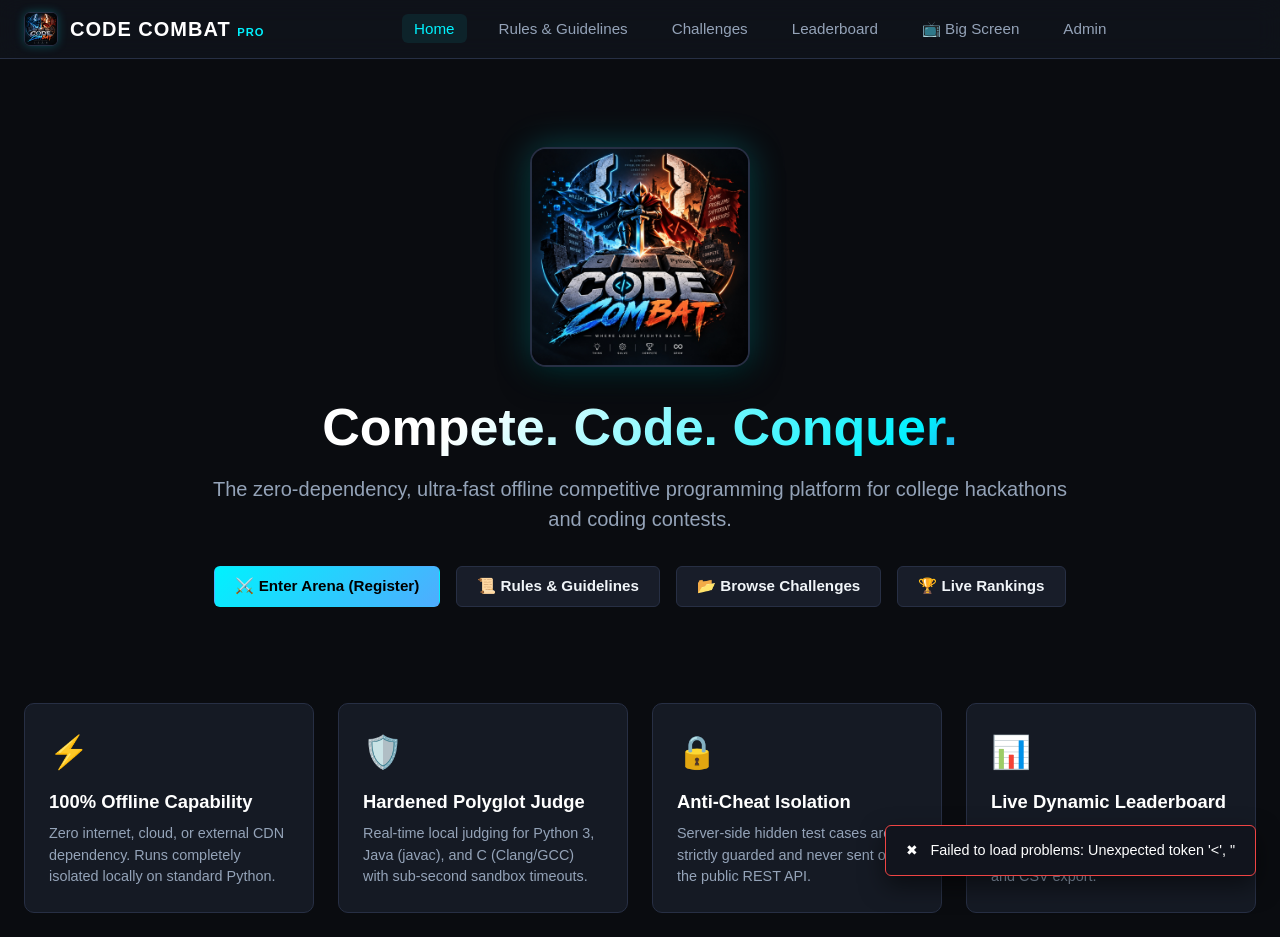
==== commit 61ff2216: "refactor: remove global timer display from navigation bar and big screen projector" ====
--- a/frontend/index.html
+++ b/frontend/index.html
@@ -26,12 +26,6 @@
     </ul>
 
     <div style="display:flex; align-items:center; gap:1rem;">
-      <div id="nav-timer-capsule" class="timer-capsule" title="Competition Time Remaining">
-        <span class="timer-icon">⏱️</span>
-        <span id="nav-timer-text">60:00</span>
-        <span id="nav-timer-label" class="timer-status-badge">LIVE</span>
-      </div>
-
       <div class="user-badge" id="user-badge" style="display:none; align-items:center;">
         <span id="user-name-display">Participant</span>
         <span class="user-score" id="user-score-display">0 pts</span>
@@ -557,14 +551,8 @@
             </div>
           </div>
 
-          <div style="display:flex; align-items:center; gap:1.25rem;">
-            <div style="text-align:right;">
-              <div style="font-size:0.8rem; color:var(--text-muted); font-weight:700; text-transform:uppercase; letter-spacing:0.05em;">Time Remaining</div>
-              <div id="projector-timer-status" style="font-size:0.75rem; color:var(--accent-green); font-weight:700;">🟢 COMPETITION ACTIVE</div>
-            </div>
-            <div class="projector-timer-box" id="projector-timer">
-              60:00
-            </div>
+          <div style="display:flex; align-items:center; gap:0.75rem;">
+            <span class="badge badge-easy" style="font-size:0.9rem; padding:0.5rem 1.25rem; font-weight:700; border-radius:24px;">🟢 TOURNAMENT ARENA ACTIVE</span>
           </div>
         </div>
 
